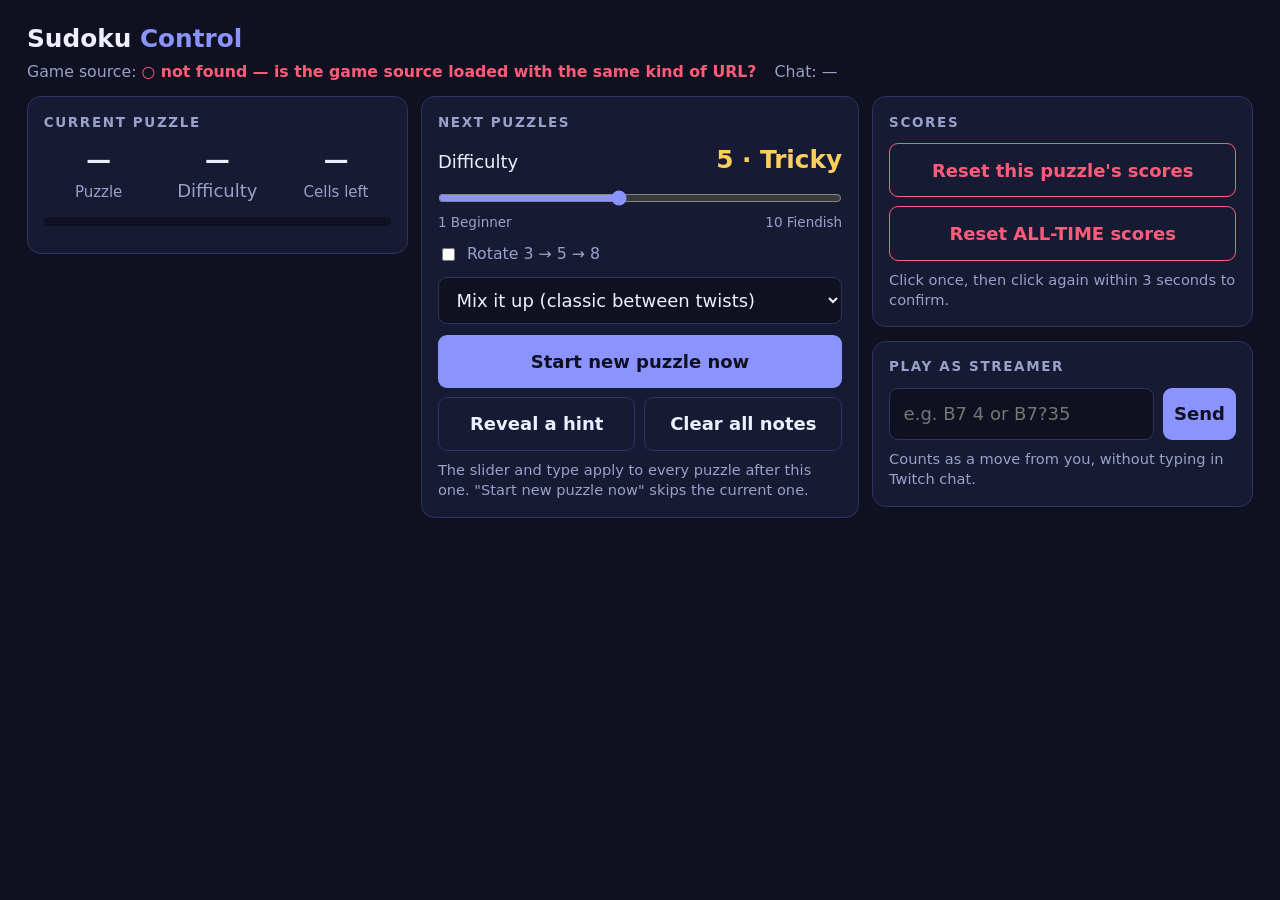
==== control.html @ d4d74898 "Lay out control page for 1920x1080 and make it scroll inside OBS OBS's default Browser Source CSS se" ====
<!doctype html>
<html lang="en">
<head>
  <meta charset="utf-8">
  <meta name="viewport" content="width=device-width, initial-scale=1">
  <title>Sudoku Control</title>
  <style>
    :root {
      --bg: #0f1020; --panel: #171a33; --line: #2e3463; --text: #eef0ff; --muted: #9aa0c8;
      --accent: #8b93ff; --accent2: #ffcf5c; --good: #4ade80; --bad: #ff5c7a;
      --font: "Segoe UI", system-ui, -apple-system, Roboto, Arial, sans-serif;
    }
    * { box-sizing: border-box; }
    /* Sized for a 1920x1080 OBS source. OBS's default custom CSS sets body { overflow: hidden },
       so the page scrolls inside its own container instead of relying on the body. */
    html { font-size: 16px; }
    @media (min-width: 1280px) { html { font-size: 18px; } }
    @media (min-width: 1600px) { html { font-size: 20px; } }
    html, body { height: 100%; margin: 0; overflow: hidden !important; background: var(--bg); }
    body { color: var(--text); font: 1rem/1.4 var(--font); }
    .page { height: 100vh; overflow-y: auto; overscroll-behavior: contain; padding: 1.2rem 1.5rem 2rem; }
    .page::-webkit-scrollbar { width: 0.75rem; }
    .page::-webkit-scrollbar-track { background: var(--bg); }
    .page::-webkit-scrollbar-thumb { background: var(--line); border-radius: 99px; border: 3px solid var(--bg); }
    .page::-webkit-scrollbar-thumb:hover { background: var(--accent); }
    h1 { margin: 0 0 0.25rem; font-size: 1.375rem; }
    h1 span { color: var(--accent); }
    h2 { margin: 0 0 0.625rem; font-size: 0.75rem; letter-spacing: .12em; text-transform: uppercase; color: var(--muted); }
    .grid { display: grid; grid-template-columns: repeat(auto-fit, minmax(16.25rem, 1fr)); gap: 0.75rem; margin-top: 0.75rem; }
    .card { background: var(--panel); border: 1px solid var(--line); border-radius: 0.75rem; padding: 0.875rem; }
    .status { display: flex; flex-wrap: wrap; gap: 0.375rem 1rem; font-size: 0.875rem; color: var(--muted); }
    .dot { font-weight: 700; }
    .ok { color: var(--good); } .no { color: var(--bad); }
    .stats { display: grid; grid-template-columns: repeat(3, 1fr); gap: 0.5rem; text-align: center; }
    .stats b { display: block; font-size: 1.375rem; }
    .stats small { color: var(--muted); }
    #diff { text-transform: capitalize; }
    .bar { height: 0.5rem; background: var(--bg); border-radius: 6.1875rem; overflow: hidden; margin: 0.75rem 0 0.25rem; }
    .bar div { height: 100%; width: 0; background: linear-gradient(90deg, var(--accent), var(--accent2)); transition: width .3s; }
    ol { margin: 0.625rem 0 0; padding: 0; list-style: none; display: grid; gap: 0.25rem; font-size: 0.875rem; }
    ol li { display: flex; justify-content: space-between; gap: 0.5rem; background: rgba(255,255,255,.04); border-radius: 0.375rem; padding: 0.25rem 0.5rem; }
    ol li span:first-child { overflow: hidden; text-overflow: ellipsis; white-space: nowrap; font-weight: 600; }
    .btns { display: grid; grid-template-columns: repeat(2, 1fr); gap: 0.5rem; }
    button { font: inherit; font-weight: 700; border: 0; border-radius: 0.5rem; padding: 0.75rem 0.625rem; background: var(--accent); color: #0f1020; cursor: pointer; }
    button:active { transform: scale(.97); }
    button.wide { grid-column: 1 / -1; }
    .lvl { display: flex; justify-content: space-between; align-items: baseline; margin-bottom: 0.375rem; }
    .lvl b { font-size: 1.375rem; color: var(--accent2); }
    input[type=range] { width: 100%; padding: 0; accent-color: var(--accent); margin: 0.25rem 0; }
    input[type=range]:disabled { opacity: .4; }
    .ends { display: flex; justify-content: space-between; color: var(--muted); font-size: 0.75rem; margin-bottom: 0.625rem; }
    label.check input { flex: 0 0 auto; }
    label.check { display: flex; gap: 0.5rem; align-items: center; font-size: 0.875rem; color: var(--muted); margin-bottom: 0.625rem; }
    select { width: 100%; font: inherit; color: var(--text); background: var(--bg); border: 1px solid var(--line); border-radius: 0.5rem; padding: 0.625rem 0.75rem; margin-bottom: 0.625rem; }
    #var { font-size: 1rem; }
    button.ghost { background: transparent; color: var(--text); border: 1px solid var(--line); }
    button.danger { background: transparent; color: var(--bad); border: 1px solid var(--bad); }
    button.danger.armed { background: var(--bad); color: #0f1020; }
    form { display: flex; gap: 0.5rem; }
    input { flex: 1; min-width: 0; font: inherit; color: var(--text); background: var(--bg); border: 1px solid var(--line); border-radius: 0.5rem; padding: 0.625rem 0.75rem; }
    .hint { color: var(--muted); font-size: 0.8125rem; margin: 0.5rem 0 0; }
    #log { margin-top: 0.5rem; font-size: 0.8125rem; color: var(--accent2); min-height: 1.4em; }
    @media (min-width: 1100px) {
      .grid { grid-template-columns: 1fr 1.15fr 1fr; grid-template-areas: "cur next scores" "cur next chat"; grid-template-rows: auto 1fr; align-items: start; }
      .grid > :nth-child(1) { grid-area: cur; } .grid > :nth-child(2) { grid-area: next; }
      .grid > :nth-child(3) { grid-area: scores; } .grid > :nth-child(4) { grid-area: chat; }
    }
  </style>
</head>
<body>
<div class="page">
  <h1>Sudoku <span>Control</span></h1>
  <div class="status">
    <span>Game source: <span id="game-state" class="dot no">○ not found</span></span>
    <span>Chat: <span id="chat-state">—</span></span>
  </div>

  <div class="grid">
    <section class="card">
      <h2>Current puzzle</h2>
      <div class="stats">
        <div><b id="round">—</b><small>Puzzle</small></div>
        <div><b id="diff">—</b><small id="var">Difficulty</small></div>
        <div><b id="left">—</b><small>Cells left</small></div>
      </div>
      <div class="bar"><div id="bar"></div></div>
      <ol id="top"></ol>
    </section>

    <section class="card">
      <h2>Next puzzles</h2>
      <div class="lvl"><span>Difficulty</span><b id="lvl-out">5 · Tricky</b></div>
      <input id="lvl" type="range" min="1" max="10" step="1" value="5">
      <div class="ends"><span>1 Beginner</span><span>10 Fiendish</span></div>
      <label class="check"><input id="rot" type="checkbox"> Rotate 3 → 5 → 8</label>
      <select id="variant">
        <option value="mix">Mix it up (classic between twists)</option>
        <option value="classic">Classic only</option>
        <option value="diagonal">Diagonal</option>
        <option value="windoku">Windoku</option>
        <option value="centerdot">Center Dot</option>
        <option value="asterisk">Asterisk</option>
      </select>
      <div class="btns">
        <button class="wide" id="new-now">Start new puzzle now</button>
        <button class="ghost" data-cmd="hint">Reveal a hint</button>
        <button class="ghost" data-cmd="clearnotes">Clear all notes</button>
      </div>
      <p class="hint">The slider and type apply to every puzzle after this one. "Start new puzzle now" skips the current one.</p>
    </section>

    <section class="card">
      <h2>Scores</h2>
      <div class="btns">
        <button class="danger wide" data-cmd="resetround" data-confirm>Reset this puzzle's scores</button>
        <button class="danger wide" data-cmd="resetscores" data-confirm>Reset ALL-TIME scores</button>
      </div>
      <p class="hint">Click once, then click again within 3 seconds to confirm.</p>
    </section>

    <section class="card">
      <h2>Play as streamer</h2>
      <form id="chat-form">
        <input id="chat-text" placeholder="e.g. B7 4 or B7?35" autocomplete="off">
        <button>Send</button>
      </form>
      <p class="hint">Counts as a move from you, without typing in Twitch chat.</p>
    </section>
  </div>
  <div id="log"></div>

</div>
  <script>
    const LS_CMD = 'numbersonstream.cmd', LS_CUR = 'numbersonstream.current',
          LS_STATUS = 'numbersonstream.status', LS_HEARTBEAT = 'numbersonstream.heartbeat',
          LS_SETTINGS = 'numbersonstream.settings';
    const LEVEL_NAMES = ['', 'Beginner', 'Easy', 'Casual', 'Medium', 'Tricky', 'Hard', 'Harder', 'Expert', 'Master', 'Fiendish'];
    const VARIANT_NAMES = { classic: 'Classic', diagonal: 'Diagonal', windoku: 'Windoku', centerdot: 'Center Dot', asterisk: 'Asterisk' };
    const $ = (s) => document.querySelector(s);
    const read = (k) => { try { return JSON.parse(localStorage.getItem(k)); } catch { return null; } };
    let bc = null; try { bc = new BroadcastChannel('numbersonstream'); } catch {}

    function send(cmd, arg, label) {
      const c = { id: Math.random().toString(36).slice(2) + Date.now(), cmd, arg: arg || '', t: Date.now() };
      try { localStorage.setItem(LS_CMD, JSON.stringify(c)); } catch {}
      if (bc) bc.postMessage(c);
      $('#log').textContent = `Sent: ${label}`;
      setTimeout(refresh, 300);
    }

    document.querySelectorAll('button[data-cmd]').forEach((b) => {
      let timer = null;
      const original = b.textContent;
      b.addEventListener('click', () => {
        if (b.hasAttribute('data-confirm') && !b.classList.contains('armed')) {
          b.classList.add('armed'); b.textContent = 'Click again to confirm';
          timer = setTimeout(() => { b.classList.remove('armed'); b.textContent = original; }, 3000);
          return;
        }
        clearTimeout(timer); b.classList.remove('armed'); b.textContent = original;
        send(b.dataset.cmd, b.dataset.arg, original);
      });
    });

    // ---- Difficulty slider / variant ----
    const lvl = $('#lvl'), rot = $('#rot'), variant = $('#variant');
    let touched = 0; // don't overwrite the controls right after the streamer changes them
    function showLevel() {
      lvl.disabled = rot.checked;
      $('#lvl-out').textContent = rot.checked ? 'Rotating' : `${lvl.value} · ${LEVEL_NAMES[lvl.value]}`;
    }
    lvl.addEventListener('input', () => { touched = Date.now(); showLevel(); });
    lvl.addEventListener('change', () => { touched = Date.now(); send('level', lvl.value, `Difficulty ${lvl.value} for next puzzles`); });
    rot.addEventListener('change', () => {
      touched = Date.now(); showLevel();
      send('level', rot.checked ? 'rotate' : lvl.value, rot.checked ? 'Rotate difficulty' : `Difficulty ${lvl.value}`);
    });
    variant.addEventListener('change', () => { touched = Date.now(); send('variant', variant.value, `Puzzle type: ${variant.selectedOptions[0].text}`); });
    $('#new-now').addEventListener('click', () => {
      const v = variant.value === 'mix' ? '' : variant.value;
      const l = rot.checked ? '' : lvl.value;
      send('new', `${v} ${l}`.trim(), 'New puzzle');
    });
    function syncSettings() {
      if (Date.now() - touched < 3000) return;
      const st = read(LS_SETTINGS);
      if (!st) return;
      rot.checked = st.level === 'rotate';
      if (st.level !== 'rotate') lvl.value = st.level;
      if (st.variant) variant.value = st.variant;
      showLevel();
    }

    $('#chat-form').addEventListener('submit', (e) => {
      e.preventDefault();
      const t = $('#chat-text').value.trim();
      if (!t) return;
      send('chat', t, `"${t}"`);
      $('#chat-text').value = '';
    });

    function refresh() {
      const beat = +localStorage.getItem(LS_HEARTBEAT) || 0;
      const live = Date.now() - beat < 4000;
      const gs = $('#game-state');
      gs.textContent = live ? '● running' : '○ not found — is the game source loaded with the same kind of URL?';
      gs.className = 'dot ' + (live ? 'ok' : 'no');
      syncSettings();
      const st = read(LS_STATUS);
      $('#chat-state').textContent = st ? st.text : '—';
      const s = read(LS_CUR);
      if (!s || !s.grid) return;
      const filled = s.grid.filter(Boolean).length;
      $('#round').textContent = '#' + s.round;
      const level = s.level || ({ easy: 3, medium: 5, hard: 8 })[s.difficulty] || '—';
      $('#diff').textContent = `Lv ${level}`;
      $('#var').textContent = `${VARIANT_NAMES[s.variant] || 'Classic'} · ${LEVEL_NAMES[level] || ''}`;
      $('#left').textContent = 81 - filled;
      $('#bar').style.width = (filled / 81 * 100) + '%';
      const top = Object.values(s.scores || {}).sort((a, b) => b.points - a.points).slice(0, 10);
      const ol = $('#top'); ol.replaceChildren();
      for (const p of top) {
        const li = document.createElement('li');
        const n = document.createElement('span'); n.textContent = p.name; n.style.color = p.color;
        const v = document.createElement('span'); v.textContent = p.points + ' pts';
        li.append(n, v); ol.append(li);
      }
      if (!top.length) ol.append(Object.assign(document.createElement('li'), { textContent: 'No points yet' }));
    }
    setInterval(refresh, 1000);
    refresh();
  </script>
</body>
</html>
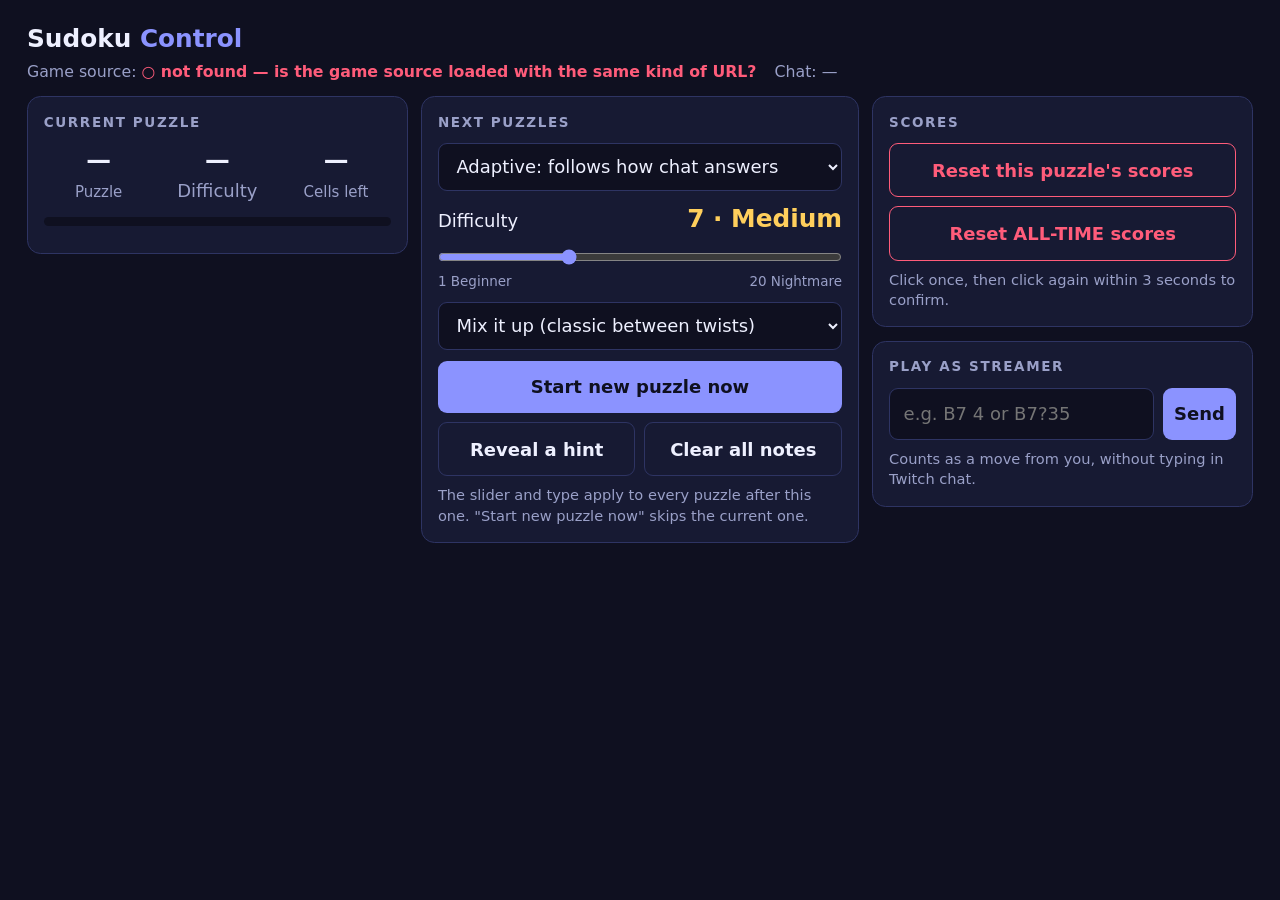
==== commit 2aaa39ac: "Adaptive difficulty, full 1-20 cycle, and 20 difficulty levels - Difficulty now runs 1-20. Two new s" ====
--- a/control.html
+++ b/control.html
@@ -89,10 +89,14 @@
 
     <section class="card">
       <h2>Next puzzles</h2>
-      <div class="lvl"><span>Difficulty</span><b id="lvl-out">5 · Tricky</b></div>
-      <input id="lvl" type="range" min="1" max="10" step="1" value="5">
-      <div class="ends"><span>1 Beginner</span><span>10 Fiendish</span></div>
-      <label class="check"><input id="rot" type="checkbox"> Rotate 3 → 5 → 8</label>
+      <select id="mode">
+        <option value="auto">Adaptive: follows how chat answers</option>
+        <option value="fixed">Fixed level</option>
+        <option value="rotate">Cycle every level 1 → 20</option>
+      </select>
+      <div class="lvl"><span id="lvl-lbl">Difficulty</span><b id="lvl-out">7 · Medium</b></div>
+      <input id="lvl" type="range" min="1" max="20" step="1" value="7">
+      <div class="ends"><span>1 Beginner</span><span>20 Nightmare</span></div>
       <select id="variant">
         <option value="mix">Mix it up (classic between twists)</option>
         <option value="classic">Classic only</option>
@@ -130,11 +134,12 @@
   <div id="log"></div>
 
 </div>
+  <script src="js/sudoku.js"></script>
   <script>
     const LS_CMD = 'numbersonstream.cmd', LS_CUR = 'numbersonstream.current',
           LS_STATUS = 'numbersonstream.status', LS_HEARTBEAT = 'numbersonstream.heartbeat',
           LS_SETTINGS = 'numbersonstream.settings';
-    const LEVEL_NAMES = ['', 'Beginner', 'Easy', 'Casual', 'Medium', 'Tricky', 'Hard', 'Harder', 'Expert', 'Master', 'Fiendish'];
+    const LEVEL_NAMES = Sudoku.LEVELS.map((l) => (l ? l.name : ''));
     const VARIANT_NAMES = { classic: 'Classic', diagonal: 'Diagonal', windoku: 'Windoku', centerdot: 'Center Dot', asterisk: 'Asterisk' };
     const $ = (s) => document.querySelector(s);
     const read = (k) => { try { return JSON.parse(localStorage.getItem(k)); } catch { return null; } };
@@ -163,30 +168,29 @@
     });
 
     // ---- Difficulty slider / variant ----
-    const lvl = $('#lvl'), rot = $('#rot'), variant = $('#variant');
+    const lvl = $('#lvl'), mode = $('#mode'), variant = $('#variant');
     let touched = 0; // don't overwrite the controls right after the streamer changes them
     function showLevel() {
-      lvl.disabled = rot.checked;
-      $('#lvl-out').textContent = rot.checked ? 'Rotating' : `${lvl.value} · ${LEVEL_NAMES[lvl.value]}`;
-    }
+      lvl.disabled = mode.value === 'rotate';
+      $('#lvl-lbl').textContent = mode.value === 'auto' ? 'Next puzzle level (adjusts itself)' : 'Difficulty';
+      $('#lvl-out').textContent = mode.value === 'rotate' ? 'Cycling 1 → 20' : `${lvl.value} · ${LEVEL_NAMES[lvl.value]}`;
+    }
+    const levelCmd = () => mode.value === 'rotate' ? 'rotate' : `${mode.value} ${lvl.value}`;
     lvl.addEventListener('input', () => { touched = Date.now(); showLevel(); });
-    lvl.addEventListener('change', () => { touched = Date.now(); send('level', lvl.value, `Difficulty ${lvl.value} for next puzzles`); });
-    rot.addEventListener('change', () => {
-      touched = Date.now(); showLevel();
-      send('level', rot.checked ? 'rotate' : lvl.value, rot.checked ? 'Rotate difficulty' : `Difficulty ${lvl.value}`);
-    });
+    lvl.addEventListener('change', () => { touched = Date.now(); send('level', levelCmd(), `Difficulty ${lvl.value} for next puzzles`); });
+    mode.addEventListener('change', () => { touched = Date.now(); showLevel(); send('level', levelCmd(), mode.selectedOptions[0].text); });
     variant.addEventListener('change', () => { touched = Date.now(); send('variant', variant.value, `Puzzle type: ${variant.selectedOptions[0].text}`); });
     $('#new-now').addEventListener('click', () => {
       const v = variant.value === 'mix' ? '' : variant.value;
-      const l = rot.checked ? '' : lvl.value;
+      const l = mode.value === 'fixed' ? lvl.value : ''; // adaptive / cycle choose the level themselves
       send('new', `${v} ${l}`.trim(), 'New puzzle');
     });
     function syncSettings() {
       if (Date.now() - touched < 3000) return;
       const st = read(LS_SETTINGS);
       if (!st) return;
-      rot.checked = st.level === 'rotate';
-      if (st.level !== 'rotate') lvl.value = st.level;
+      if (st.mode) mode.value = st.mode;
+      if (Number.isFinite(+st.level)) lvl.value = st.level;
       if (st.variant) variant.value = st.variant;
       showLevel();
     }
@@ -212,7 +216,7 @@
       if (!s || !s.grid) return;
       const filled = s.grid.filter(Boolean).length;
       $('#round').textContent = '#' + s.round;
-      const level = s.level || ({ easy: 3, medium: 5, hard: 8 })[s.difficulty] || '—';
+      const level = s.level || Sudoku.toLevel(s.difficulty);
       $('#diff').textContent = `Lv ${level}`;
       $('#var').textContent = `${VARIANT_NAMES[s.variant] || 'Classic'} · ${LEVEL_NAMES[level] || ''}`;
       $('#left').textContent = 81 - filled;
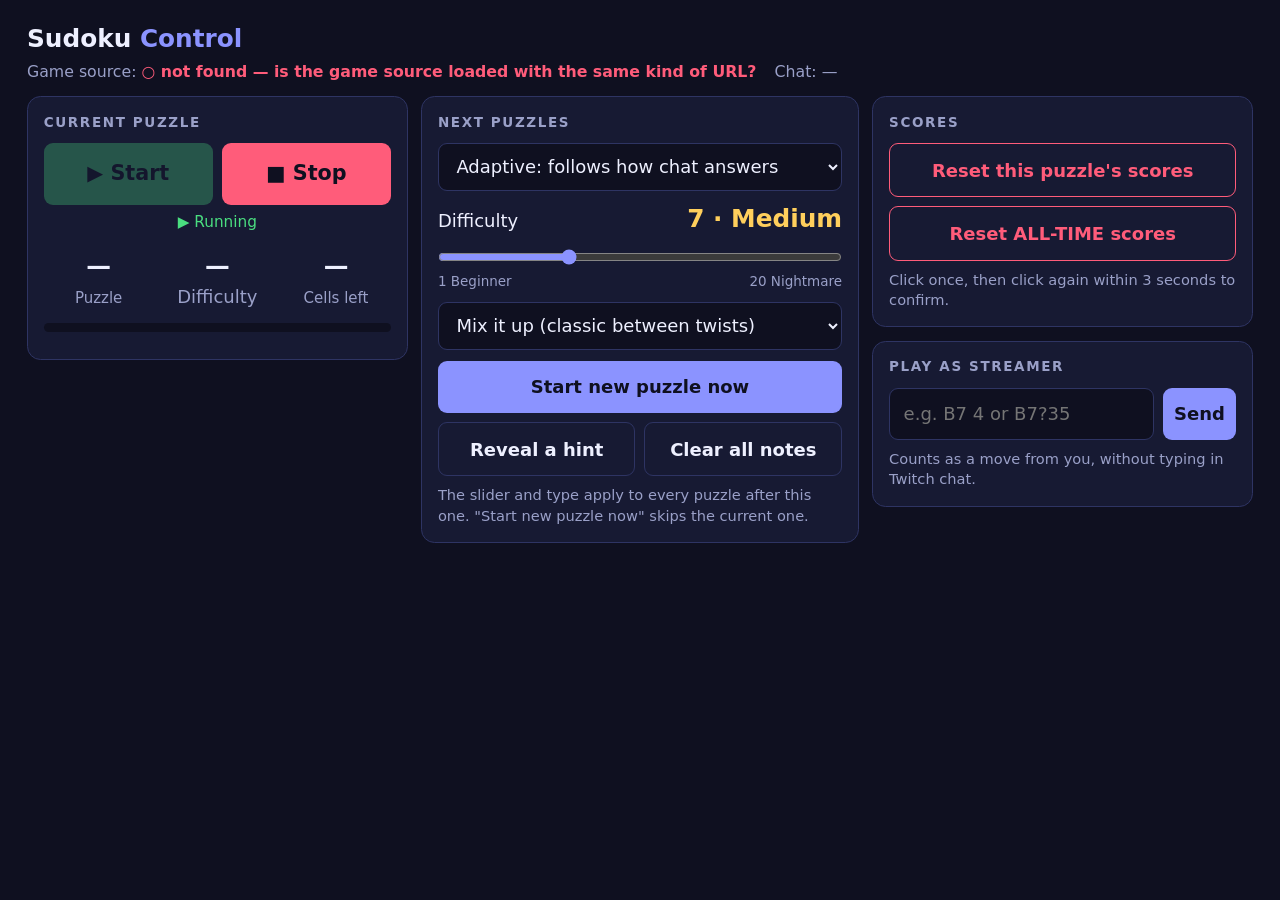
==== commit 2178a3e5: "Add Start/Stop to the control page, and a high-contrast light board - Start/Stop buttons on the cont" ====
--- a/control.html
+++ b/control.html
@@ -53,6 +53,13 @@
     label.check { display: flex; gap: 0.5rem; align-items: center; font-size: 0.875rem; color: var(--muted); margin-bottom: 0.625rem; }
     select { width: 100%; font: inherit; color: var(--text); background: var(--bg); border: 1px solid var(--line); border-radius: 0.5rem; padding: 0.625rem 0.75rem; margin-bottom: 0.625rem; }
     #var { font-size: 1rem; }
+    .runbar { display: grid; grid-template-columns: 1fr 1fr; gap: 0.5rem; margin-bottom: 0.4rem; }
+    .runbar button { font-size: 1.15rem; padding: 0.9rem 0.6rem; }
+    button.go { background: var(--good); }
+    button.stop { background: var(--bad); }
+    .runbar button:disabled { opacity: 0.3; cursor: default; transform: none; }
+    .run-state { text-align: center; font-size: 0.85rem; color: var(--muted); margin-bottom: 0.9rem; }
+    .run-state.on { color: var(--good); } .run-state.off { color: var(--bad); font-weight: 700; }
     button.ghost { background: transparent; color: var(--text); border: 1px solid var(--line); }
     button.danger { background: transparent; color: var(--bad); border: 1px solid var(--bad); }
     button.danger.armed { background: var(--bad); color: #0f1020; }
@@ -78,6 +85,11 @@
   <div class="grid">
     <section class="card">
       <h2>Current puzzle</h2>
+      <div class="runbar">
+        <button id="btn-start" class="go" data-cmd="start">▶ Start</button>
+        <button id="btn-stop" class="stop" data-cmd="stop">■ Stop</button>
+      </div>
+      <div id="run-state" class="run-state">—</div>
       <div class="stats">
         <div><b id="round">—</b><small>Puzzle</small></div>
         <div><b id="diff">—</b><small id="var">Difficulty</small></div>
@@ -210,6 +222,13 @@
       gs.textContent = live ? '● running' : '○ not found — is the game source loaded with the same kind of URL?';
       gs.className = 'dot ' + (live ? 'ok' : 'no');
       syncSettings();
+      const pz = read('numbersonstream.paused');
+      const stopped = !!(pz && pz.paused);
+      $('#btn-start').disabled = !stopped;
+      $('#btn-stop').disabled = stopped;
+      const rs = $('#run-state');
+      rs.textContent = stopped ? '■ Stopped: chat is ignored and timers are frozen' : '▶ Running';
+      rs.className = 'run-state ' + (stopped ? 'off' : 'on');
       const st = read(LS_STATUS);
       $('#chat-state').textContent = st ? st.text : '—';
       const s = read(LS_CUR);
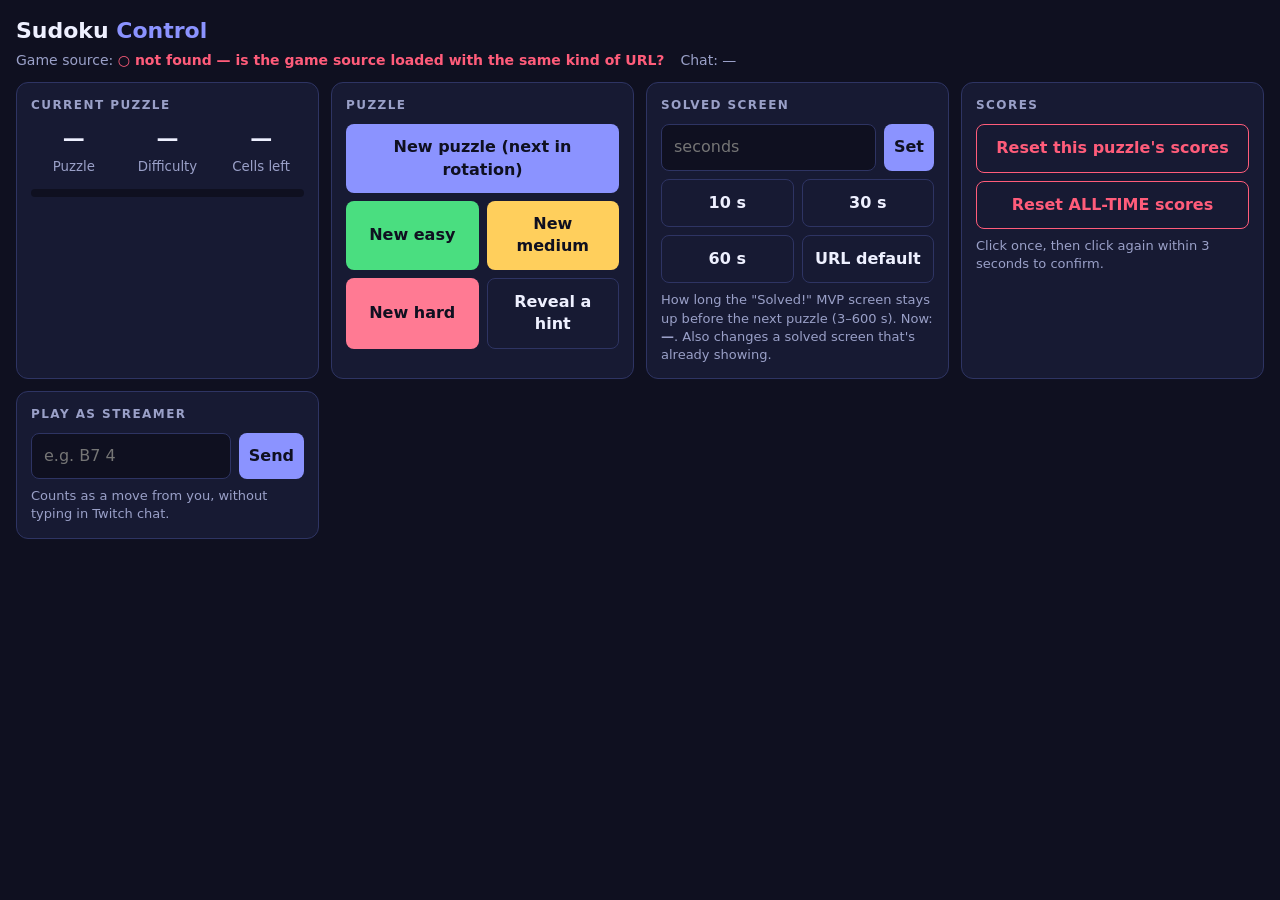
==== commit bc33e1d5: "Add solved-screen duration setting to the control page The control page can now set how long the Sol" ====
--- a/control.html
+++ b/control.html
@@ -11,71 +11,39 @@
       --font: "Segoe UI", system-ui, -apple-system, Roboto, Arial, sans-serif;
     }
     * { box-sizing: border-box; }
-    /* Sized for a 1920x1080 OBS source. OBS's default custom CSS sets body { overflow: hidden },
-       so the page scrolls inside its own container instead of relying on the body. */
-    html { font-size: 16px; }
-    @media (min-width: 1280px) { html { font-size: 18px; } }
-    @media (min-width: 1600px) { html { font-size: 20px; } }
-    html, body { height: 100%; margin: 0; overflow: hidden !important; background: var(--bg); }
-    body { color: var(--text); font: 1rem/1.4 var(--font); }
-    .page { height: 100vh; overflow-y: auto; overscroll-behavior: contain; padding: 1.2rem 1.5rem 2rem; }
-    .page::-webkit-scrollbar { width: 0.75rem; }
-    .page::-webkit-scrollbar-track { background: var(--bg); }
-    .page::-webkit-scrollbar-thumb { background: var(--line); border-radius: 99px; border: 3px solid var(--bg); }
-    .page::-webkit-scrollbar-thumb:hover { background: var(--accent); }
-    h1 { margin: 0 0 0.25rem; font-size: 1.375rem; }
+    body { margin: 0; background: var(--bg); color: var(--text); font: 16px/1.4 var(--font); padding: 16px; }
+    h1 { margin: 0 0 4px; font-size: 22px; }
     h1 span { color: var(--accent); }
-    h2 { margin: 0 0 0.625rem; font-size: 0.75rem; letter-spacing: .12em; text-transform: uppercase; color: var(--muted); }
-    .grid { display: grid; grid-template-columns: repeat(auto-fit, minmax(16.25rem, 1fr)); gap: 0.75rem; margin-top: 0.75rem; }
-    .card { background: var(--panel); border: 1px solid var(--line); border-radius: 0.75rem; padding: 0.875rem; }
-    .status { display: flex; flex-wrap: wrap; gap: 0.375rem 1rem; font-size: 0.875rem; color: var(--muted); }
+    h2 { margin: 0 0 10px; font-size: 12px; letter-spacing: .12em; text-transform: uppercase; color: var(--muted); }
+    .grid { display: grid; grid-template-columns: repeat(auto-fit, minmax(260px, 1fr)); gap: 12px; margin-top: 12px; }
+    .card { background: var(--panel); border: 1px solid var(--line); border-radius: 12px; padding: 14px; }
+    .status { display: flex; flex-wrap: wrap; gap: 6px 16px; font-size: 14px; color: var(--muted); }
     .dot { font-weight: 700; }
     .ok { color: var(--good); } .no { color: var(--bad); }
-    .stats { display: grid; grid-template-columns: repeat(3, 1fr); gap: 0.5rem; text-align: center; }
-    .stats b { display: block; font-size: 1.375rem; }
+    .stats { display: grid; grid-template-columns: repeat(3, 1fr); gap: 8px; text-align: center; }
+    .stats b { display: block; font-size: 22px; }
     .stats small { color: var(--muted); }
     #diff { text-transform: capitalize; }
-    .bar { height: 0.5rem; background: var(--bg); border-radius: 6.1875rem; overflow: hidden; margin: 0.75rem 0 0.25rem; }
+    .bar { height: 8px; background: var(--bg); border-radius: 99px; overflow: hidden; margin: 12px 0 4px; }
     .bar div { height: 100%; width: 0; background: linear-gradient(90deg, var(--accent), var(--accent2)); transition: width .3s; }
-    ol { margin: 0.625rem 0 0; padding: 0; list-style: none; display: grid; gap: 0.25rem; font-size: 0.875rem; }
-    ol li { display: flex; justify-content: space-between; gap: 0.5rem; background: rgba(255,255,255,.04); border-radius: 0.375rem; padding: 0.25rem 0.5rem; }
+    ol { margin: 10px 0 0; padding: 0; list-style: none; display: grid; gap: 4px; font-size: 14px; }
+    ol li { display: flex; justify-content: space-between; gap: 8px; background: rgba(255,255,255,.04); border-radius: 6px; padding: 4px 8px; }
     ol li span:first-child { overflow: hidden; text-overflow: ellipsis; white-space: nowrap; font-weight: 600; }
-    .btns { display: grid; grid-template-columns: repeat(2, 1fr); gap: 0.5rem; }
-    button { font: inherit; font-weight: 700; border: 0; border-radius: 0.5rem; padding: 0.75rem 0.625rem; background: var(--accent); color: #0f1020; cursor: pointer; }
+    .btns { display: grid; grid-template-columns: repeat(2, 1fr); gap: 8px; }
+    button { font: inherit; font-weight: 700; border: 0; border-radius: 8px; padding: 12px 10px; background: var(--accent); color: #0f1020; cursor: pointer; }
     button:active { transform: scale(.97); }
     button.wide { grid-column: 1 / -1; }
-    .lvl { display: flex; justify-content: space-between; align-items: baseline; margin-bottom: 0.375rem; }
-    .lvl b { font-size: 1.375rem; color: var(--accent2); }
-    input[type=range] { width: 100%; padding: 0; accent-color: var(--accent); margin: 0.25rem 0; }
-    input[type=range]:disabled { opacity: .4; }
-    .ends { display: flex; justify-content: space-between; color: var(--muted); font-size: 0.75rem; margin-bottom: 0.625rem; }
-    label.check input { flex: 0 0 auto; }
-    label.check { display: flex; gap: 0.5rem; align-items: center; font-size: 0.875rem; color: var(--muted); margin-bottom: 0.625rem; }
-    select { width: 100%; font: inherit; color: var(--text); background: var(--bg); border: 1px solid var(--line); border-radius: 0.5rem; padding: 0.625rem 0.75rem; margin-bottom: 0.625rem; }
-    #var { font-size: 1rem; }
-    .runbar { display: grid; grid-template-columns: 1fr 1fr; gap: 0.5rem; margin-bottom: 0.4rem; }
-    .runbar button { font-size: 1.15rem; padding: 0.9rem 0.6rem; }
-    button.go { background: var(--good); }
-    button.stop { background: var(--bad); }
-    .runbar button:disabled { opacity: 0.3; cursor: default; transform: none; }
-    .run-state { text-align: center; font-size: 0.85rem; color: var(--muted); margin-bottom: 0.9rem; }
-    .run-state.on { color: var(--good); } .run-state.off { color: var(--bad); font-weight: 700; }
+    button.easy { background: #4ade80; } button.medium { background: #ffcf5c; } button.hard { background: #ff7a93; }
     button.ghost { background: transparent; color: var(--text); border: 1px solid var(--line); }
     button.danger { background: transparent; color: var(--bad); border: 1px solid var(--bad); }
     button.danger.armed { background: var(--bad); color: #0f1020; }
-    form { display: flex; gap: 0.5rem; }
-    input { flex: 1; min-width: 0; font: inherit; color: var(--text); background: var(--bg); border: 1px solid var(--line); border-radius: 0.5rem; padding: 0.625rem 0.75rem; }
-    .hint { color: var(--muted); font-size: 0.8125rem; margin: 0.5rem 0 0; }
-    #log { margin-top: 0.5rem; font-size: 0.8125rem; color: var(--accent2); min-height: 1.4em; }
-    @media (min-width: 1100px) {
-      .grid { grid-template-columns: 1fr 1.15fr 1fr; grid-template-areas: "cur next scores" "cur next chat"; grid-template-rows: auto 1fr; align-items: start; }
-      .grid > :nth-child(1) { grid-area: cur; } .grid > :nth-child(2) { grid-area: next; }
-      .grid > :nth-child(3) { grid-area: scores; } .grid > :nth-child(4) { grid-area: chat; }
-    }
+    form { display: flex; gap: 8px; }
+    input { flex: 1; min-width: 0; font: inherit; color: var(--text); background: var(--bg); border: 1px solid var(--line); border-radius: 8px; padding: 10px 12px; }
+    .hint { color: var(--muted); font-size: 13px; margin: 8px 0 0; }
+    #log { margin-top: 8px; font-size: 13px; color: var(--accent2); min-height: 1.4em; }
   </style>
 </head>
 <body>
-<div class="page">
   <h1>Sudoku <span>Control</span></h1>
   <div class="status">
     <span>Game source: <span id="game-state" class="dot no">○ not found</span></span>
@@ -85,14 +53,9 @@
   <div class="grid">
     <section class="card">
       <h2>Current puzzle</h2>
-      <div class="runbar">
-        <button id="btn-start" class="go" data-cmd="start">▶ Start</button>
-        <button id="btn-stop" class="stop" data-cmd="stop">■ Stop</button>
-      </div>
-      <div id="run-state" class="run-state">—</div>
       <div class="stats">
         <div><b id="round">—</b><small>Puzzle</small></div>
-        <div><b id="diff">—</b><small id="var">Difficulty</small></div>
+        <div><b id="diff">—</b><small>Difficulty</small></div>
         <div><b id="left">—</b><small>Cells left</small></div>
       </div>
       <div class="bar"><div id="bar"></div></div>
@@ -100,29 +63,29 @@
     </section>
 
     <section class="card">
-      <h2>Next puzzles</h2>
-      <select id="mode">
-        <option value="auto">Adaptive: follows how chat answers</option>
-        <option value="fixed">Fixed level</option>
-        <option value="rotate">Cycle every level 1 → 20</option>
-      </select>
-      <div class="lvl"><span id="lvl-lbl">Difficulty</span><b id="lvl-out">7 · Medium</b></div>
-      <input id="lvl" type="range" min="1" max="20" step="1" value="7">
-      <div class="ends"><span>1 Beginner</span><span>20 Nightmare</span></div>
-      <select id="variant">
-        <option value="mix">Mix it up (classic between twists)</option>
-        <option value="classic">Classic only</option>
-        <option value="diagonal">Diagonal</option>
-        <option value="windoku">Windoku</option>
-        <option value="centerdot">Center Dot</option>
-        <option value="asterisk">Asterisk</option>
-      </select>
+      <h2>Puzzle</h2>
       <div class="btns">
-        <button class="wide" id="new-now">Start new puzzle now</button>
+        <button class="wide" data-cmd="new">New puzzle (next in rotation)</button>
+        <button class="easy" data-cmd="new" data-arg="easy">New easy</button>
+        <button class="medium" data-cmd="new" data-arg="medium">New medium</button>
+        <button class="hard" data-cmd="new" data-arg="hard">New hard</button>
         <button class="ghost" data-cmd="hint">Reveal a hint</button>
-        <button class="ghost" data-cmd="clearnotes">Clear all notes</button>
       </div>
-      <p class="hint">The slider and type apply to every puzzle after this one. "Start new puzzle now" skips the current one.</p>
+    </section>
+
+    <section class="card">
+      <h2>Solved screen</h2>
+      <form id="solved-form">
+        <input id="solved-secs" type="number" min="3" max="600" step="1" placeholder="seconds" aria-label="Seconds the solved screen is shown">
+        <button>Set</button>
+      </form>
+      <div class="btns" style="margin-top:8px">
+        <button class="ghost" type="button" data-solved="10">10 s</button>
+        <button class="ghost" type="button" data-solved="30">30 s</button>
+        <button class="ghost" type="button" data-solved="60">60 s</button>
+        <button class="ghost" type="button" data-solved="default">URL default</button>
+      </div>
+      <p class="hint">How long the "Solved!" MVP screen stays up before the next puzzle (3–600 s). Now: <b id="solved-now">—</b>. Also changes a solved screen that's already showing.</p>
     </section>
 
     <section class="card">
@@ -137,7 +100,7 @@
     <section class="card">
       <h2>Play as streamer</h2>
       <form id="chat-form">
-        <input id="chat-text" placeholder="e.g. B7 4 or B7?35" autocomplete="off">
+        <input id="chat-text" placeholder="e.g. B7 4" autocomplete="off">
         <button>Send</button>
       </form>
       <p class="hint">Counts as a move from you, without typing in Twitch chat.</p>
@@ -145,14 +108,9 @@
   </div>
   <div id="log"></div>
 
-</div>
-  <script src="js/sudoku.js"></script>
   <script>
     const LS_CMD = 'numbersonstream.cmd', LS_CUR = 'numbersonstream.current',
-          LS_STATUS = 'numbersonstream.status', LS_HEARTBEAT = 'numbersonstream.heartbeat',
-          LS_SETTINGS = 'numbersonstream.settings';
-    const LEVEL_NAMES = Sudoku.LEVELS.map((l) => (l ? l.name : ''));
-    const VARIANT_NAMES = { classic: 'Classic', diagonal: 'Diagonal', windoku: 'Windoku', centerdot: 'Center Dot', asterisk: 'Asterisk' };
+          LS_STATUS = 'numbersonstream.status', LS_HEARTBEAT = 'numbersonstream.heartbeat';
     const $ = (s) => document.querySelector(s);
     const read = (k) => { try { return JSON.parse(localStorage.getItem(k)); } catch { return null; } };
     let bc = null; try { bc = new BroadcastChannel('numbersonstream'); } catch {}
@@ -179,34 +137,6 @@
       });
     });
 
-    // ---- Difficulty slider / variant ----
-    const lvl = $('#lvl'), mode = $('#mode'), variant = $('#variant');
-    let touched = 0; // don't overwrite the controls right after the streamer changes them
-    function showLevel() {
-      lvl.disabled = mode.value === 'rotate';
-      $('#lvl-lbl').textContent = mode.value === 'auto' ? 'Next puzzle level (adjusts itself)' : 'Difficulty';
-      $('#lvl-out').textContent = mode.value === 'rotate' ? 'Cycling 1 → 20' : `${lvl.value} · ${LEVEL_NAMES[lvl.value]}`;
-    }
-    const levelCmd = () => mode.value === 'rotate' ? 'rotate' : `${mode.value} ${lvl.value}`;
-    lvl.addEventListener('input', () => { touched = Date.now(); showLevel(); });
-    lvl.addEventListener('change', () => { touched = Date.now(); send('level', levelCmd(), `Difficulty ${lvl.value} for next puzzles`); });
-    mode.addEventListener('change', () => { touched = Date.now(); showLevel(); send('level', levelCmd(), mode.selectedOptions[0].text); });
-    variant.addEventListener('change', () => { touched = Date.now(); send('variant', variant.value, `Puzzle type: ${variant.selectedOptions[0].text}`); });
-    $('#new-now').addEventListener('click', () => {
-      const v = variant.value === 'mix' ? '' : variant.value;
-      const l = mode.value === 'fixed' ? lvl.value : ''; // adaptive / cycle choose the level themselves
-      send('new', `${v} ${l}`.trim(), 'New puzzle');
-    });
-    function syncSettings() {
-      if (Date.now() - touched < 3000) return;
-      const st = read(LS_SETTINGS);
-      if (!st) return;
-      if (st.mode) mode.value = st.mode;
-      if (Number.isFinite(+st.level)) lvl.value = st.level;
-      if (st.variant) variant.value = st.variant;
-      showLevel();
-    }
-
     $('#chat-form').addEventListener('submit', (e) => {
       e.preventDefault();
       const t = $('#chat-text').value.trim();
@@ -215,32 +145,36 @@
       $('#chat-text').value = '';
     });
 
+    function setSolved(v) {
+      send('solvedtime', String(v), v === 'default' ? 'Solved screen: URL default' : `Solved screen: ${v}s`);
+    }
+    $('#solved-form').addEventListener('submit', (e) => {
+      e.preventDefault();
+      const n = Math.round(+$('#solved-secs').value);
+      if (!$('#solved-secs').value || !Number.isFinite(n) || n < 3 || n > 600) { $('#log').textContent = 'Enter a number of seconds from 3 to 600'; return; }
+      setSolved(n);
+      $('#solved-secs').value = '';
+    });
+    document.querySelectorAll('button[data-solved]').forEach((b) => b.addEventListener('click', () => setSolved(b.dataset.solved)));
+
     function refresh() {
       const beat = +localStorage.getItem(LS_HEARTBEAT) || 0;
       const live = Date.now() - beat < 4000;
       const gs = $('#game-state');
       gs.textContent = live ? '● running' : '○ not found — is the game source loaded with the same kind of URL?';
       gs.className = 'dot ' + (live ? 'ok' : 'no');
-      syncSettings();
-      const pz = read('numbersonstream.paused');
-      const stopped = !!(pz && pz.paused);
-      $('#btn-start').disabled = !stopped;
-      $('#btn-stop').disabled = stopped;
-      const rs = $('#run-state');
-      rs.textContent = stopped ? '■ Stopped: chat is ignored and timers are frozen' : '▶ Running';
-      rs.className = 'run-state ' + (stopped ? 'off' : 'on');
       const st = read(LS_STATUS);
       $('#chat-state').textContent = st ? st.text : '—';
+      const conf = read('numbersonstream.config');
+      if (conf) $('#solved-now').textContent = `${conf.nextIn}s` + (conf.custom ? ` (URL default ${conf.urlNextIn}s)` : ' (URL default)');
       const s = read(LS_CUR);
       if (!s || !s.grid) return;
       const filled = s.grid.filter(Boolean).length;
       $('#round').textContent = '#' + s.round;
-      const level = s.level || Sudoku.toLevel(s.difficulty);
-      $('#diff').textContent = `Lv ${level}`;
-      $('#var').textContent = `${VARIANT_NAMES[s.variant] || 'Classic'} · ${LEVEL_NAMES[level] || ''}`;
+      $('#diff').textContent = s.difficulty;
       $('#left').textContent = 81 - filled;
       $('#bar').style.width = (filled / 81 * 100) + '%';
-      const top = Object.values(s.scores || {}).sort((a, b) => b.points - a.points).slice(0, 10);
+      const top = Object.values(s.scores || {}).sort((a, b) => b.points - a.points).slice(0, 5);
       const ol = $('#top'); ol.replaceChildren();
       for (const p of top) {
         const li = document.createElement('li');
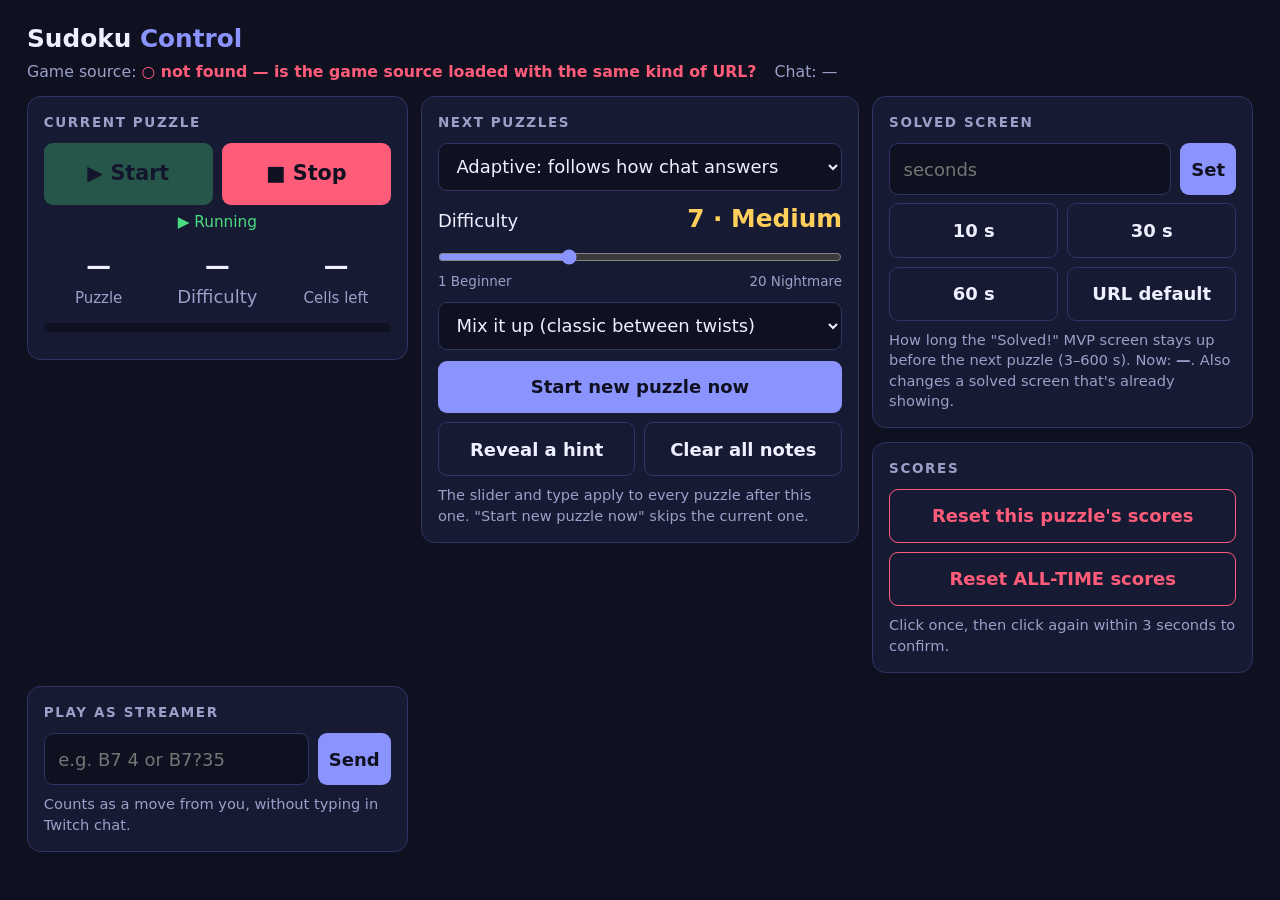
==== commit 2b865443: "Merge main; rebuild solved-screen time on main's settings and pause Co-Authored-By: Claude Opus 5.5 " ====
--- a/control.html
+++ b/control.html
@@ -11,39 +11,71 @@
       --font: "Segoe UI", system-ui, -apple-system, Roboto, Arial, sans-serif;
     }
     * { box-sizing: border-box; }
-    body { margin: 0; background: var(--bg); color: var(--text); font: 16px/1.4 var(--font); padding: 16px; }
-    h1 { margin: 0 0 4px; font-size: 22px; }
+    /* Sized for a 1920x1080 OBS source. OBS's default custom CSS sets body { overflow: hidden },
+       so the page scrolls inside its own container instead of relying on the body. */
+    html { font-size: 16px; }
+    @media (min-width: 1280px) { html { font-size: 18px; } }
+    @media (min-width: 1600px) { html { font-size: 20px; } }
+    html, body { height: 100%; margin: 0; overflow: hidden !important; background: var(--bg); }
+    body { color: var(--text); font: 1rem/1.4 var(--font); }
+    .page { height: 100vh; overflow-y: auto; overscroll-behavior: contain; padding: 1.2rem 1.5rem 2rem; }
+    .page::-webkit-scrollbar { width: 0.75rem; }
+    .page::-webkit-scrollbar-track { background: var(--bg); }
+    .page::-webkit-scrollbar-thumb { background: var(--line); border-radius: 99px; border: 3px solid var(--bg); }
+    .page::-webkit-scrollbar-thumb:hover { background: var(--accent); }
+    h1 { margin: 0 0 0.25rem; font-size: 1.375rem; }
     h1 span { color: var(--accent); }
-    h2 { margin: 0 0 10px; font-size: 12px; letter-spacing: .12em; text-transform: uppercase; color: var(--muted); }
-    .grid { display: grid; grid-template-columns: repeat(auto-fit, minmax(260px, 1fr)); gap: 12px; margin-top: 12px; }
-    .card { background: var(--panel); border: 1px solid var(--line); border-radius: 12px; padding: 14px; }
-    .status { display: flex; flex-wrap: wrap; gap: 6px 16px; font-size: 14px; color: var(--muted); }
+    h2 { margin: 0 0 0.625rem; font-size: 0.75rem; letter-spacing: .12em; text-transform: uppercase; color: var(--muted); }
+    .grid { display: grid; grid-template-columns: repeat(auto-fit, minmax(16.25rem, 1fr)); gap: 0.75rem; margin-top: 0.75rem; }
+    .card { background: var(--panel); border: 1px solid var(--line); border-radius: 0.75rem; padding: 0.875rem; }
+    .status { display: flex; flex-wrap: wrap; gap: 0.375rem 1rem; font-size: 0.875rem; color: var(--muted); }
     .dot { font-weight: 700; }
     .ok { color: var(--good); } .no { color: var(--bad); }
-    .stats { display: grid; grid-template-columns: repeat(3, 1fr); gap: 8px; text-align: center; }
-    .stats b { display: block; font-size: 22px; }
+    .stats { display: grid; grid-template-columns: repeat(3, 1fr); gap: 0.5rem; text-align: center; }
+    .stats b { display: block; font-size: 1.375rem; }
     .stats small { color: var(--muted); }
     #diff { text-transform: capitalize; }
-    .bar { height: 8px; background: var(--bg); border-radius: 99px; overflow: hidden; margin: 12px 0 4px; }
+    .bar { height: 0.5rem; background: var(--bg); border-radius: 6.1875rem; overflow: hidden; margin: 0.75rem 0 0.25rem; }
     .bar div { height: 100%; width: 0; background: linear-gradient(90deg, var(--accent), var(--accent2)); transition: width .3s; }
-    ol { margin: 10px 0 0; padding: 0; list-style: none; display: grid; gap: 4px; font-size: 14px; }
-    ol li { display: flex; justify-content: space-between; gap: 8px; background: rgba(255,255,255,.04); border-radius: 6px; padding: 4px 8px; }
+    ol { margin: 0.625rem 0 0; padding: 0; list-style: none; display: grid; gap: 0.25rem; font-size: 0.875rem; }
+    ol li { display: flex; justify-content: space-between; gap: 0.5rem; background: rgba(255,255,255,.04); border-radius: 0.375rem; padding: 0.25rem 0.5rem; }
     ol li span:first-child { overflow: hidden; text-overflow: ellipsis; white-space: nowrap; font-weight: 600; }
-    .btns { display: grid; grid-template-columns: repeat(2, 1fr); gap: 8px; }
-    button { font: inherit; font-weight: 700; border: 0; border-radius: 8px; padding: 12px 10px; background: var(--accent); color: #0f1020; cursor: pointer; }
+    .btns { display: grid; grid-template-columns: repeat(2, 1fr); gap: 0.5rem; }
+    button { font: inherit; font-weight: 700; border: 0; border-radius: 0.5rem; padding: 0.75rem 0.625rem; background: var(--accent); color: #0f1020; cursor: pointer; }
     button:active { transform: scale(.97); }
     button.wide { grid-column: 1 / -1; }
-    button.easy { background: #4ade80; } button.medium { background: #ffcf5c; } button.hard { background: #ff7a93; }
+    .lvl { display: flex; justify-content: space-between; align-items: baseline; margin-bottom: 0.375rem; }
+    .lvl b { font-size: 1.375rem; color: var(--accent2); }
+    input[type=range] { width: 100%; padding: 0; accent-color: var(--accent); margin: 0.25rem 0; }
+    input[type=range]:disabled { opacity: .4; }
+    .ends { display: flex; justify-content: space-between; color: var(--muted); font-size: 0.75rem; margin-bottom: 0.625rem; }
+    label.check input { flex: 0 0 auto; }
+    label.check { display: flex; gap: 0.5rem; align-items: center; font-size: 0.875rem; color: var(--muted); margin-bottom: 0.625rem; }
+    select { width: 100%; font: inherit; color: var(--text); background: var(--bg); border: 1px solid var(--line); border-radius: 0.5rem; padding: 0.625rem 0.75rem; margin-bottom: 0.625rem; }
+    #var { font-size: 1rem; }
+    .runbar { display: grid; grid-template-columns: 1fr 1fr; gap: 0.5rem; margin-bottom: 0.4rem; }
+    .runbar button { font-size: 1.15rem; padding: 0.9rem 0.6rem; }
+    button.go { background: var(--good); }
+    button.stop { background: var(--bad); }
+    .runbar button:disabled { opacity: 0.3; cursor: default; transform: none; }
+    .run-state { text-align: center; font-size: 0.85rem; color: var(--muted); margin-bottom: 0.9rem; }
+    .run-state.on { color: var(--good); } .run-state.off { color: var(--bad); font-weight: 700; }
     button.ghost { background: transparent; color: var(--text); border: 1px solid var(--line); }
     button.danger { background: transparent; color: var(--bad); border: 1px solid var(--bad); }
     button.danger.armed { background: var(--bad); color: #0f1020; }
-    form { display: flex; gap: 8px; }
-    input { flex: 1; min-width: 0; font: inherit; color: var(--text); background: var(--bg); border: 1px solid var(--line); border-radius: 8px; padding: 10px 12px; }
-    .hint { color: var(--muted); font-size: 13px; margin: 8px 0 0; }
-    #log { margin-top: 8px; font-size: 13px; color: var(--accent2); min-height: 1.4em; }
+    form { display: flex; gap: 0.5rem; }
+    input { flex: 1; min-width: 0; font: inherit; color: var(--text); background: var(--bg); border: 1px solid var(--line); border-radius: 0.5rem; padding: 0.625rem 0.75rem; }
+    .hint { color: var(--muted); font-size: 0.8125rem; margin: 0.5rem 0 0; }
+    #log { margin-top: 0.5rem; font-size: 0.8125rem; color: var(--accent2); min-height: 1.4em; }
+    @media (min-width: 1100px) {
+      .grid { grid-template-columns: 1fr 1.15fr 1fr; grid-template-areas: "cur next scores" "cur next chat"; grid-template-rows: auto 1fr; align-items: start; }
+      .grid > :nth-child(1) { grid-area: cur; } .grid > :nth-child(2) { grid-area: next; }
+      .grid > :nth-child(3) { grid-area: scores; } .grid > :nth-child(4) { grid-area: chat; }
+    }
   </style>
 </head>
 <body>
+<div class="page">
   <h1>Sudoku <span>Control</span></h1>
   <div class="status">
     <span>Game source: <span id="game-state" class="dot no">○ not found</span></span>
@@ -53,9 +85,14 @@
   <div class="grid">
     <section class="card">
       <h2>Current puzzle</h2>
+      <div class="runbar">
+        <button id="btn-start" class="go" data-cmd="start">▶ Start</button>
+        <button id="btn-stop" class="stop" data-cmd="stop">■ Stop</button>
+      </div>
+      <div id="run-state" class="run-state">—</div>
       <div class="stats">
         <div><b id="round">—</b><small>Puzzle</small></div>
-        <div><b id="diff">—</b><small>Difficulty</small></div>
+        <div><b id="diff">—</b><small id="var">Difficulty</small></div>
         <div><b id="left">—</b><small>Cells left</small></div>
       </div>
       <div class="bar"><div id="bar"></div></div>
@@ -63,14 +100,29 @@
     </section>
 
     <section class="card">
-      <h2>Puzzle</h2>
+      <h2>Next puzzles</h2>
+      <select id="mode">
+        <option value="auto">Adaptive: follows how chat answers</option>
+        <option value="fixed">Fixed level</option>
+        <option value="rotate">Cycle every level 1 → 20</option>
+      </select>
+      <div class="lvl"><span id="lvl-lbl">Difficulty</span><b id="lvl-out">7 · Medium</b></div>
+      <input id="lvl" type="range" min="1" max="20" step="1" value="7">
+      <div class="ends"><span>1 Beginner</span><span>20 Nightmare</span></div>
+      <select id="variant">
+        <option value="mix">Mix it up (classic between twists)</option>
+        <option value="classic">Classic only</option>
+        <option value="diagonal">Diagonal</option>
+        <option value="windoku">Windoku</option>
+        <option value="centerdot">Center Dot</option>
+        <option value="asterisk">Asterisk</option>
+      </select>
       <div class="btns">
-        <button class="wide" data-cmd="new">New puzzle (next in rotation)</button>
-        <button class="easy" data-cmd="new" data-arg="easy">New easy</button>
-        <button class="medium" data-cmd="new" data-arg="medium">New medium</button>
-        <button class="hard" data-cmd="new" data-arg="hard">New hard</button>
+        <button class="wide" id="new-now">Start new puzzle now</button>
         <button class="ghost" data-cmd="hint">Reveal a hint</button>
-      </div>
+        <button class="ghost" data-cmd="clearnotes">Clear all notes</button>
+      </div>
+      <p class="hint">The slider and type apply to every puzzle after this one. "Start new puzzle now" skips the current one.</p>
     </section>
 
     <section class="card">
@@ -100,7 +152,7 @@
     <section class="card">
       <h2>Play as streamer</h2>
       <form id="chat-form">
-        <input id="chat-text" placeholder="e.g. B7 4" autocomplete="off">
+        <input id="chat-text" placeholder="e.g. B7 4 or B7?35" autocomplete="off">
         <button>Send</button>
       </form>
       <p class="hint">Counts as a move from you, without typing in Twitch chat.</p>
@@ -108,9 +160,14 @@
   </div>
   <div id="log"></div>
 
+</div>
+  <script src="js/sudoku.js"></script>
   <script>
     const LS_CMD = 'numbersonstream.cmd', LS_CUR = 'numbersonstream.current',
-          LS_STATUS = 'numbersonstream.status', LS_HEARTBEAT = 'numbersonstream.heartbeat';
+          LS_STATUS = 'numbersonstream.status', LS_HEARTBEAT = 'numbersonstream.heartbeat',
+          LS_SETTINGS = 'numbersonstream.settings';
+    const LEVEL_NAMES = Sudoku.LEVELS.map((l) => (l ? l.name : ''));
+    const VARIANT_NAMES = { classic: 'Classic', diagonal: 'Diagonal', windoku: 'Windoku', centerdot: 'Center Dot', asterisk: 'Asterisk' };
     const $ = (s) => document.querySelector(s);
     const read = (k) => { try { return JSON.parse(localStorage.getItem(k)); } catch { return null; } };
     let bc = null; try { bc = new BroadcastChannel('numbersonstream'); } catch {}
@@ -137,6 +194,34 @@
       });
     });
 
+    // ---- Difficulty slider / variant ----
+    const lvl = $('#lvl'), mode = $('#mode'), variant = $('#variant');
+    let touched = 0; // don't overwrite the controls right after the streamer changes them
+    function showLevel() {
+      lvl.disabled = mode.value === 'rotate';
+      $('#lvl-lbl').textContent = mode.value === 'auto' ? 'Next puzzle level (adjusts itself)' : 'Difficulty';
+      $('#lvl-out').textContent = mode.value === 'rotate' ? 'Cycling 1 → 20' : `${lvl.value} · ${LEVEL_NAMES[lvl.value]}`;
+    }
+    const levelCmd = () => mode.value === 'rotate' ? 'rotate' : `${mode.value} ${lvl.value}`;
+    lvl.addEventListener('input', () => { touched = Date.now(); showLevel(); });
+    lvl.addEventListener('change', () => { touched = Date.now(); send('level', levelCmd(), `Difficulty ${lvl.value} for next puzzles`); });
+    mode.addEventListener('change', () => { touched = Date.now(); showLevel(); send('level', levelCmd(), mode.selectedOptions[0].text); });
+    variant.addEventListener('change', () => { touched = Date.now(); send('variant', variant.value, `Puzzle type: ${variant.selectedOptions[0].text}`); });
+    $('#new-now').addEventListener('click', () => {
+      const v = variant.value === 'mix' ? '' : variant.value;
+      const l = mode.value === 'fixed' ? lvl.value : ''; // adaptive / cycle choose the level themselves
+      send('new', `${v} ${l}`.trim(), 'New puzzle');
+    });
+    function syncSettings() {
+      if (Date.now() - touched < 3000) return;
+      const st = read(LS_SETTINGS);
+      if (!st) return;
+      if (st.mode) mode.value = st.mode;
+      if (Number.isFinite(+st.level)) lvl.value = st.level;
+      if (st.variant) variant.value = st.variant;
+      showLevel();
+    }
+
     $('#chat-form').addEventListener('submit', (e) => {
       e.preventDefault();
       const t = $('#chat-text').value.trim();
@@ -163,18 +248,31 @@
       const gs = $('#game-state');
       gs.textContent = live ? '● running' : '○ not found — is the game source loaded with the same kind of URL?';
       gs.className = 'dot ' + (live ? 'ok' : 'no');
+      syncSettings();
+      const pz = read('numbersonstream.paused');
+      const stopped = !!(pz && pz.paused);
+      $('#btn-start').disabled = !stopped;
+      $('#btn-stop').disabled = stopped;
+      const rs = $('#run-state');
+      rs.textContent = stopped ? '■ Stopped: chat is ignored and timers are frozen' : '▶ Running';
+      rs.className = 'run-state ' + (stopped ? 'off' : 'on');
       const st = read(LS_STATUS);
       $('#chat-state').textContent = st ? st.text : '—';
-      const conf = read('numbersonstream.config');
-      if (conf) $('#solved-now').textContent = `${conf.nextIn}s` + (conf.custom ? ` (URL default ${conf.urlNextIn}s)` : ' (URL default)');
+      const cs = read(LS_SETTINGS);
+      if (cs && Number.isFinite(cs.urlNextIn)) {
+        const custom = Number.isFinite(cs.nextIn);
+        $('#solved-now').textContent = custom ? `${cs.nextIn}s (URL default ${cs.urlNextIn}s)` : `${cs.urlNextIn}s (URL default)`;
+      }
       const s = read(LS_CUR);
       if (!s || !s.grid) return;
       const filled = s.grid.filter(Boolean).length;
       $('#round').textContent = '#' + s.round;
-      $('#diff').textContent = s.difficulty;
+      const level = s.level || Sudoku.toLevel(s.difficulty);
+      $('#diff').textContent = `Lv ${level}`;
+      $('#var').textContent = `${VARIANT_NAMES[s.variant] || 'Classic'} · ${LEVEL_NAMES[level] || ''}`;
       $('#left').textContent = 81 - filled;
       $('#bar').style.width = (filled / 81 * 100) + '%';
-      const top = Object.values(s.scores || {}).sort((a, b) => b.points - a.points).slice(0, 5);
+      const top = Object.values(s.scores || {}).sort((a, b) => b.points - a.points).slice(0, 10);
       const ol = $('#top'); ol.replaceChildren();
       for (const p of top) {
         const li = document.createElement('li');
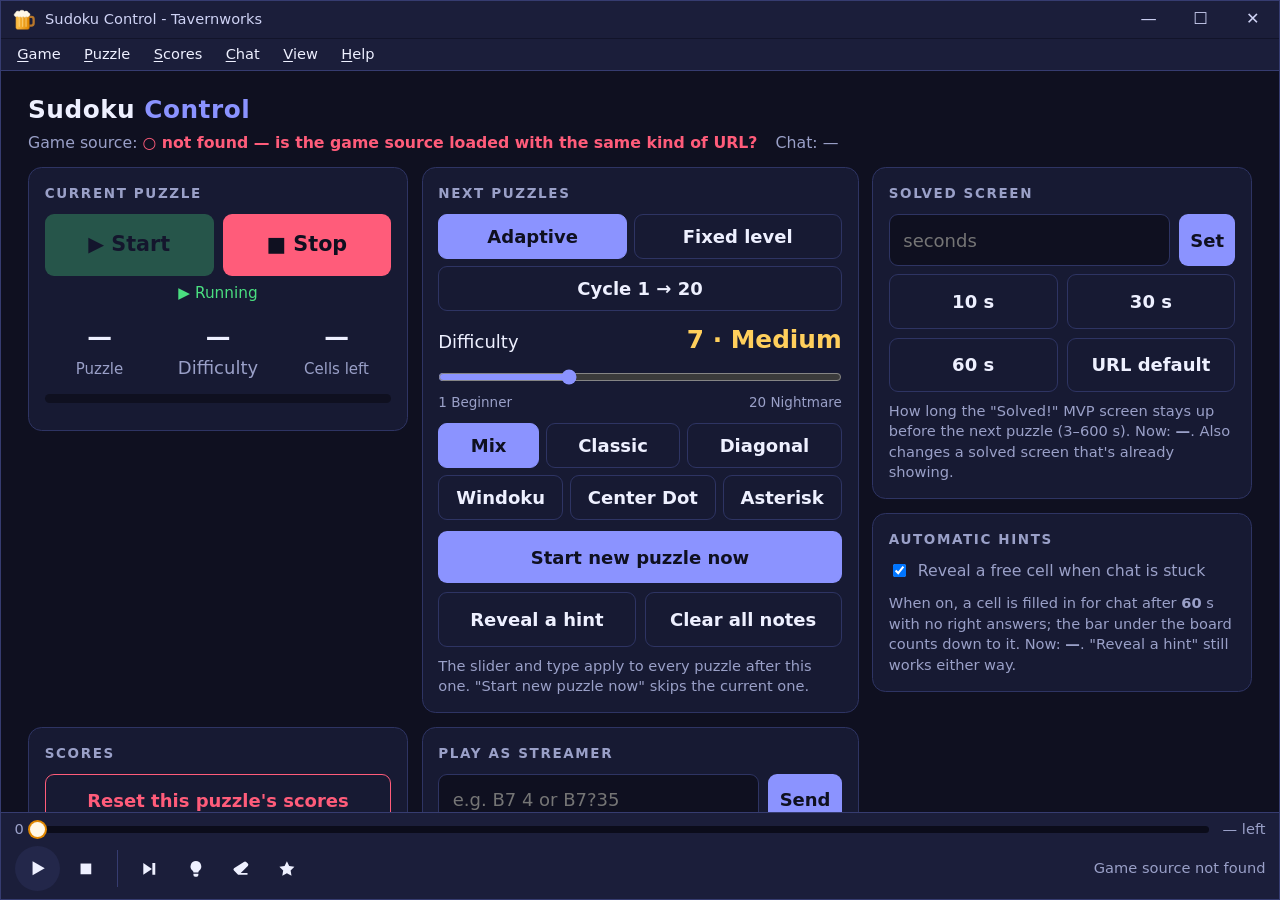
==== commit ed75a4bc: "Bring back site versions 1.0.4 to 1.0.12 from tavernworks These were made directly in the tavernwork" ====
--- a/control.html
+++ b/control.html
@@ -3,12 +3,31 @@
 <head>
   <meta charset="utf-8">
   <meta name="viewport" content="width=device-width, initial-scale=1">
-  <title>Sudoku Control</title>
+  <title>Sudoku Control - Tavernworks</title>
+  <link rel="icon" id="favicon" href="data:,">
+  <link rel="preconnect" href="https://fonts.googleapis.com">
+  <link rel="preconnect" href="https://fonts.gstatic.com" crossorigin>
+  <link href="https://fonts.googleapis.com/css2?family=Cinzel:wght@600;800&family=Inter:wght@400;500;600;700&display=swap" rel="stylesheet">
+  <script>try { if (localStorage.getItem('numbersonstream.theme') !== 'tavernworks') document.documentElement.dataset.theme = 'indigo'; } catch { document.documentElement.dataset.theme = 'indigo'; }</script>
   <style>
+    /* Tavernworks colours by default; View > Theme switches to the original indigo look. */
     :root {
+      --bg: #15100c; --panel: #241a13; --line: #3a2a1d; --text: #f1e6d6; --muted: #b9a68f;
+      --accent: #e0a84a; --accent2: #f5c873; --good: #7fb069; --bad: #d9663a; --on-accent: #15100c;
+      --chrome: #1e1611; --chrome2: #2e2219; --chrome-line: #3a2a1d; --chrome-edge: #0f0b08; --chrome-text: #e6d6bf;
+      --well: #0f0b08; --cell-focus: #33251a; --cell-x: #2c2018; --cell-x-focus: #3d2c1f; --grid-line: #4a3727; --box-line: #b9a68f;
+      --glow: radial-gradient(ellipse 80% 50% at 50% -10%, rgba(224,168,74,.14), transparent 70%), radial-gradient(ellipse 60% 40% at 50% 110%, rgba(201,87,43,.10), transparent 70%);
+      --font: Inter, "Segoe UI", system-ui, -apple-system, Roboto, Arial, sans-serif;
+      --display: Cinzel, Georgia, serif;
+    }
+    :root[data-theme=indigo] {
       --bg: #0f1020; --panel: #171a33; --line: #2e3463; --text: #eef0ff; --muted: #9aa0c8;
-      --accent: #8b93ff; --accent2: #ffcf5c; --good: #4ade80; --bad: #ff5c7a;
+      --accent: #8b93ff; --accent2: #ffcf5c; --good: #4ade80; --bad: #ff5c7a; --on-accent: #0f1020;
+      --chrome: #1b1e3a; --chrome2: #23274a; --chrome-line: #363c70; --chrome-edge: #12142a; --chrome-text: #cfd3f5;
+      --well: #0b0c1a; --cell-focus: #1d2148; --cell-x: #22264a; --cell-x-focus: #2a2f5c; --grid-line: #2e3463; --box-line: #9aa0c8;
+      --glow: none;
       --font: "Segoe UI", system-ui, -apple-system, Roboto, Arial, sans-serif;
+      --display: var(--font);
     }
     * { box-sizing: border-box; }
     /* Sized for a 1920x1080 OBS source. OBS's default custom CSS sets body { overflow: hidden },
@@ -18,12 +37,57 @@
     @media (min-width: 1600px) { html { font-size: 20px; } }
     html, body { height: 100%; margin: 0; overflow: hidden !important; background: var(--bg); }
     body { color: var(--text); font: 1rem/1.4 var(--font); }
-    .page { height: 100vh; overflow-y: auto; overscroll-behavior: contain; padding: 1.2rem 1.5rem 2rem; }
+    /* ---- Window frame (title bar, menus, control bar), laid out like a desktop media player ---- */
+    .win { height: 100vh; display: flex; flex-direction: column; border: 1px solid var(--chrome-line); background: var(--bg); }
+    .titlebar { flex: none; display: flex; align-items: center; height: 2.1rem; background: var(--chrome); user-select: none; border-bottom: 1px solid var(--chrome-edge); }
+    .tw-logo { width: 1.35rem; height: 1.35rem; flex: none; margin: 0 0.5rem 0 0.6rem; }
+    .titlebar .ttl { flex: 1; min-width: 0; font-size: 0.8125rem; color: var(--chrome-text); white-space: nowrap; overflow: hidden; text-overflow: ellipsis; }
+    .winbtns { display: flex; align-self: stretch; }
+    .winbtns button { width: 2.9rem; height: 100%; padding: 0; border-radius: 0; background: transparent; color: var(--chrome-text); font-weight: 400; font-size: 0.9rem; line-height: 1; }
+    .winbtns button:hover { background: rgba(255,255,255,.08); }
+    .winbtns button.x:hover { background: #c42b1c; color: #fff; }
+    .winbtns button:active { transform: none; }
+    .menubar { flex: none; display: flex; gap: 0.1rem; padding: 0 0.3rem; background: var(--chrome); border-bottom: 1px solid var(--chrome-line); font-size: 0.8125rem; position: relative; z-index: 20; }
+    .menu { position: relative; }
+    .menu > button { background: transparent; color: var(--text); font-weight: 400; padding: 0.3rem 0.6rem; border-radius: 0.25rem; }
+    .menu > button:active { transform: none; }
+    .menu > button u { text-decoration: underline; text-underline-offset: 2px; }
+    .menu.open > button, .menu > button:hover { background: var(--chrome2); }
+    .menu .drop { display: none; position: absolute; top: 100%; left: 0; min-width: 15rem; padding: 0.3rem 0; background: var(--chrome2); border: 1px solid var(--chrome-line); border-radius: 0.375rem; box-shadow: 0 0.5rem 1.5rem rgba(0,0,0,.5); }
+    .menu.open .drop { display: block; }
+    .drop button { display: flex; width: 100%; white-space: nowrap; justify-content: space-between; gap: 1.5rem; background: transparent; color: var(--text); font-weight: 400; text-align: left; border-radius: 0; padding: 0.4rem 0.9rem 0.4rem 2rem; position: relative; }
+    .drop button:hover:not(:disabled) { background: var(--accent); color: var(--on-accent); }
+    .drop button:active { transform: none; }
+    .drop button .ic { position: absolute; left: 0.6rem; width: 1rem; text-align: center; }
+    .drop button kbd { font: inherit; color: var(--muted); }
+    .drop button:hover kbd { color: inherit; }
+    .drop hr { border: 0; border-top: 1px solid var(--chrome-line); margin: 0.3rem 0; }
+    .win { background: var(--glow), var(--bg); }
+    .page { flex: 1; min-height: 0; overflow-y: auto; overscroll-behavior: contain; padding: 1.2rem 1.5rem 2rem; }
+    .win.rolled .page, .win.rolled .ctrlbar { display: none; }
+    .win.rolled { height: auto; }
+    .ctrlbar { flex: none; background: var(--chrome); border-top: 1px solid var(--chrome-line); padding: 0.35rem 0.75rem 0.45rem; user-select: none; }
+    .seek { display: flex; align-items: center; gap: 0.75rem; font-size: 0.8125rem; color: var(--muted); font-variant-numeric: tabular-nums; }
+    .seek .track { flex: 1; height: 0.4rem; background: var(--well); border-radius: 99px; position: relative; }
+    .seek .fill { position: absolute; inset: 0 auto 0 0; width: 0; border-radius: 99px; background: linear-gradient(90deg, #e08700, #ffc24a); transition: width .3s; }
+    .seek .knob { position: absolute; top: 50%; width: 0.85rem; height: 0.85rem; margin: -0.425rem 0 0 -0.425rem; border-radius: 50%; background: #fff8e7; box-shadow: 0 0 0 2px #e08700; left: 0; transition: left .3s; }
+    .transport { display: flex; align-items: center; gap: 0.35rem; margin-top: 0.35rem; }
+    .transport button { background: transparent; color: var(--text); padding: 0.35rem 0.55rem; font-size: 1rem; line-height: 1; border-radius: 0.3rem; min-width: 2.2rem; }
+    .transport button:hover:not(:disabled) { background: var(--chrome2); }
+    .transport button.big { font-size: 1.3rem; background: var(--chrome2); border-radius: 50%; width: 2.5rem; height: 2.5rem; min-width: 0; }
+    .transport button.big:hover:not(:disabled) { background: var(--accent); color: var(--on-accent); }
+    .transport svg { width: 1.1rem; height: 1.1rem; display: block; margin: auto; fill: currentColor; }
+    .transport button.big svg { width: 1.25rem; height: 1.25rem; }
+    .transport .sep { width: 1px; align-self: stretch; background: var(--chrome-line); margin: 0.2rem 0.3rem; }
+    .transport .now { flex: 1; min-width: 0; text-align: right; font-size: 0.8125rem; color: var(--muted); white-space: nowrap; overflow: hidden; text-overflow: ellipsis; }
+    .transport .now b { color: var(--text); font-weight: 600; }
+    .card.flash { animation: flash 1.2s ease-out; }
+    @keyframes flash { 0%, 30% { box-shadow: 0 0 0 3px var(--accent); } 100% { box-shadow: 0 0 0 0 transparent; } }
     .page::-webkit-scrollbar { width: 0.75rem; }
     .page::-webkit-scrollbar-track { background: var(--bg); }
     .page::-webkit-scrollbar-thumb { background: var(--line); border-radius: 99px; border: 3px solid var(--bg); }
     .page::-webkit-scrollbar-thumb:hover { background: var(--accent); }
-    h1 { margin: 0 0 0.25rem; font-size: 1.375rem; }
+    h1 { margin: 0 0 0.25rem; font-size: 1.375rem; font-family: var(--display); letter-spacing: .02em; }
     h1 span { color: var(--accent); }
     h2 { margin: 0 0 0.625rem; font-size: 0.75rem; letter-spacing: .12em; text-transform: uppercase; color: var(--muted); }
     .grid { display: grid; grid-template-columns: repeat(auto-fit, minmax(16.25rem, 1fr)); gap: 0.75rem; margin-top: 0.75rem; }
@@ -41,7 +105,7 @@
     ol li { display: flex; justify-content: space-between; gap: 0.5rem; background: rgba(255,255,255,.04); border-radius: 0.375rem; padding: 0.25rem 0.5rem; }
     ol li span:first-child { overflow: hidden; text-overflow: ellipsis; white-space: nowrap; font-weight: 600; }
     .btns { display: grid; grid-template-columns: repeat(2, 1fr); gap: 0.5rem; }
-    button { font: inherit; font-weight: 700; border: 0; border-radius: 0.5rem; padding: 0.75rem 0.625rem; background: var(--accent); color: #0f1020; cursor: pointer; }
+    button { font: inherit; font-weight: 700; border: 0; border-radius: 0.5rem; padding: 0.75rem 0.625rem; background: var(--accent); color: var(--on-accent); cursor: pointer; }
     button:active { transform: scale(.97); }
     button.wide { grid-column: 1 / -1; }
     .lvl { display: flex; justify-content: space-between; align-items: baseline; margin-bottom: 0.375rem; }
@@ -62,11 +126,46 @@
     .run-state.on { color: var(--good); } .run-state.off { color: var(--bad); font-weight: 700; }
     button.ghost { background: transparent; color: var(--text); border: 1px solid var(--line); }
     button.danger { background: transparent; color: var(--bad); border: 1px solid var(--bad); }
-    button.danger.armed { background: var(--bad); color: #0f1020; }
+    button.danger.armed { background: var(--bad); color: var(--on-accent); }
     form { display: flex; gap: 0.5rem; }
     input { flex: 1; min-width: 0; font: inherit; color: var(--text); background: var(--bg); border: 1px solid var(--line); border-radius: 0.5rem; padding: 0.625rem 0.75rem; }
     .hint { color: var(--muted); font-size: 0.8125rem; margin: 0.5rem 0 0; }
     #log { margin-top: 0.5rem; font-size: 0.8125rem; color: var(--accent2); min-height: 1.4em; }
+    /* Custom puzzle builder */
+    .card.full { grid-column: 1 / -1; }
+    .cp { display: grid; grid-template-columns: minmax(0, 26rem) minmax(0, 1fr); gap: 1.25rem; align-items: start; }
+    @media (max-width: 760px) { .cp { grid-template-columns: 1fr; } }
+    .cp-board { display: grid; grid-template-columns: repeat(9, 1fr); aspect-ratio: 1; border: 3px solid var(--muted); border-radius: 0.375rem; overflow: hidden; background: var(--grid-line); gap: 1px; }
+    .cp-board input { flex: none; width: 100%; height: 100%; min-width: 0; border: 0; border-radius: 0; padding: 0; text-align: center; font-size: 1.5rem; font-weight: 700; color: var(--accent2); background: var(--bg); caret-color: transparent; cursor: pointer; }
+    .cp-board input:focus { outline: 2px solid var(--accent); outline-offset: -2px; background: var(--cell-focus); }
+    .cp-board input.bx-r { box-shadow: inset -2px 0 0 var(--box-line); } .cp-board input.bx-b { box-shadow: inset 0 -2px 0 var(--box-line); }
+    .cp-board input.bx-r.bx-b { box-shadow: inset -2px -2px 0 var(--box-line); }
+    .cp-board input.x { background: var(--cell-x); } .cp-board input.x:focus { background: var(--cell-x-focus); }
+    .cp-board input.bad { color: var(--on-accent); background: var(--bad); }
+    .cp-side { display: grid; gap: 0.625rem; }
+    .cp-row { display: grid; grid-template-columns: 1fr; gap: 0.5rem; }
+    /* Button rows instead of dropdowns: OBS's Interact window can't open a <select>'s pop-up list. */
+    .chips { display: flex; flex-wrap: wrap; gap: 0.375rem; margin-bottom: 0.625rem; }
+    .fld .chips { margin: 0; }
+    .chips button { flex: 1 1 auto; background: transparent; color: var(--text); border: 1px solid var(--line); padding: 0.5rem 0.7rem; font-weight: 600; }
+    .chips button:hover { border-color: var(--accent); }
+    .chips button.on { background: var(--accent); color: var(--on-accent); border-color: var(--accent); }
+    .fld { display: grid; gap: 0.25rem; font-size: 0.8125rem; color: var(--muted); }
+    .fld select { margin: 0; }
+    textarea { width: 100%; resize: vertical; font: 0.875rem/1.35 ui-monospace, Consolas, monospace; color: var(--text); background: var(--bg); border: 1px solid var(--line); border-radius: 0.5rem; padding: 0.5rem 0.75rem; word-break: break-all; }
+    .cp-result { font-size: 0.9375rem; padding: 0.625rem 0.75rem; border-radius: 0.5rem; background: var(--bg); border: 1px solid var(--line); color: var(--muted); }
+    .cp-result.ok { border-color: var(--good); color: var(--text); } .cp-result.ok b { color: var(--good); }
+    .cp-result.err { border-color: var(--bad); color: var(--bad); }
+    .btns3 { display: grid; grid-template-columns: repeat(3, 1fr); gap: 0.5rem; }
+    button:disabled { opacity: 0.35; cursor: default; transform: none; }
+    h3 { margin: 0.5rem 0 0; font-size: 0.75rem; letter-spacing: .12em; text-transform: uppercase; color: var(--muted); display: flex; justify-content: space-between; align-items: center; }
+    h3 button { font-size: 0.6875rem; padding: 0.25rem 0.5rem; letter-spacing: 0; text-transform: none; }
+    .cp-list { margin: 0; }
+    .cp-list li { align-items: center; }
+    .cp-list .nm { flex: 1; min-width: 0; overflow: hidden; text-overflow: ellipsis; white-space: nowrap; font-weight: 600; }
+    .cp-list .meta { color: var(--muted); font-size: 0.8125rem; white-space: nowrap; }
+    .cp-list button { padding: 0.25rem 0.5rem; font-size: 0.75rem; }
+    .cp-list .empty { color: var(--muted); font-style: italic; }
     @media (min-width: 1100px) {
       .grid { grid-template-columns: 1fr 1.15fr 1fr; grid-template-areas: "cur next scores" "cur next chat"; grid-template-rows: auto 1fr; align-items: start; }
       .grid > :nth-child(1) { grid-area: cur; } .grid > :nth-child(2) { grid-area: next; }
@@ -75,6 +174,51 @@
   </style>
 </head>
 <body>
+<div class="win" id="win">
+<div class="titlebar">
+  <svg class="tw-logo" viewBox="0 0 32 32" aria-hidden="true"><defs><linearGradient id="tw-ale" x1="0" x2="1"><stop offset="0" stop-color="#ffc24a"/><stop offset="1" stop-color="#e08700"/></linearGradient></defs><path d="M22.5 13h3a3 3 0 0 1 3 3v5.5a3 3 0 0 1-3 3h-3" fill="none" stroke="#b9772a" stroke-width="3"/><rect x="5" y="9.5" width="18" height="20" rx="2.5" fill="url(#tw-ale)"/><rect x="5" y="9.5" width="18" height="20" rx="2.5" fill="none" stroke="#8a5216" stroke-opacity=".55"/><path d="M9.5 14v11.5M14 14v11.5M18.5 14v11.5" stroke="#ffe6a3" stroke-opacity=".55" stroke-width="1.6" stroke-linecap="round"/><path d="M4.2 12.4c-1.9-.6-2-3.7.4-4.4.2-2.5 3.2-3.6 5-2 1.6-2.4 5.4-2.4 7 0 1.8-1.3 4.6-.5 5.1 1.7 2.4.3 2.8 3.6.5 4.5-.7 1.3-2.5 1.4-3.4.4-1.1 1.2-3.1 1.2-4.1 0-1.1 1-3 1-4 0-1 1-2.9.9-3.7-.3-.9.6-2.1.6-2.8.1z" fill="#fff8e7" stroke="#e9dcc0" stroke-width=".6"/></svg>
+  <span class="ttl" id="win-title">Sudoku Control - Tavernworks</span>
+  <div class="winbtns">
+    <button type="button" id="win-min" title="Roll up / down">&#x2014;</button>
+    <button type="button" id="win-max" title="Scroll to the top">&#x2610;</button>
+    <button type="button" class="x" id="win-close" title="To close, remove or hide this Browser Source in OBS">&#x2715;</button>
+  </div>
+</div>
+<nav class="menubar" id="menubar">
+  <div class="menu"><button type="button"><u>G</u>ame</button><div class="drop">
+    <button type="button" data-act="start"><span class="ic">▶</span>Start<kbd></kbd></button>
+    <button type="button" data-act="stop"><span class="ic">■</span>Stop<kbd></kbd></button>
+    <hr>
+    <button type="button" data-act="new"><span class="ic">⏭</span>New puzzle now<kbd></kbd></button>
+    <button type="button" data-act="hint"><span class="ic">💡</span>Reveal a hint<kbd></kbd></button>
+    <button type="button" data-act="clearnotes"><span class="ic">✎</span>Clear all notes<kbd></kbd></button>
+    <button type="button" data-act="autohints" id="menu-autohints"><span class="ic">⏲</span>Automatic hints: On<kbd></kbd></button>
+  </div></div>
+  <div class="menu"><button type="button"><u>P</u>uzzle</button><div class="drop">
+    <button type="button" data-go="custom"><span class="ic">★</span>Make a custom puzzle…<kbd></kbd></button>
+    <button type="button" data-go="custom" data-focus="#cp-code"><span class="ic">📋</span>Load a puzzle code…<kbd></kbd></button>
+    <hr>
+    <button type="button" data-go="next-card"><span class="ic">⚙</span>Difficulty &amp; type…<kbd></kbd></button>
+    <button type="button" data-go="solved-card"><span class="ic">⏱</span>Solved screen time…<kbd></kbd></button>
+  </div></div>
+  <div class="menu"><button type="button"><u>S</u>cores</button><div class="drop">
+    <button type="button" data-go="cur-card"><span class="ic">🏆</span>This puzzle's top 10<kbd></kbd></button>
+    <button type="button" data-go="scores-card"><span class="ic">⚠</span>Reset scores…<kbd></kbd></button>
+  </div></div>
+  <div class="menu"><button type="button"><u>C</u>hat</button><div class="drop">
+    <button type="button" data-go="play-card" data-focus="#chat-text"><span class="ic">💬</span>Play as streamer…<kbd></kbd></button>
+  </div></div>
+  <div class="menu"><button type="button"><u>V</u>iew</button><div class="drop">
+    <button type="button" data-theme-set="indigo"><span class="ic"></span>Theme: Indigo<kbd>default</kbd></button>
+    <button type="button" data-theme-set="tavernworks"><span class="ic"></span>Theme: Tavernworks<kbd></kbd></button>
+    <hr>
+    <button type="button" id="menu-roll"><span class="ic">—</span>Roll up window<kbd></kbd></button>
+  </div></div>
+  <div class="menu"><button type="button"><u>H</u>elp</button><div class="drop">
+    <button type="button" data-href="https://tavernworks.dev/sudoku/"><span class="ic">?</span>Setup guide<kbd>tavernworks.dev/sudoku</kbd></button>
+    <button type="button" data-href="https://tavernworks.dev/"><span class="ic">🍺</span>About Tavernworks<kbd></kbd></button>
+  </div></div>
+</nav>
 <div class="page">
   <h1>Sudoku <span>Control</span></h1>
   <div class="status">
@@ -83,7 +227,7 @@
   </div>
 
   <div class="grid">
-    <section class="card">
+    <section class="card" id="cur-card">
       <h2>Current puzzle</h2>
       <div class="runbar">
         <button id="btn-start" class="go" data-cmd="start">▶ Start</button>
@@ -99,7 +243,7 @@
       <ol id="top"></ol>
     </section>
 
-    <section class="card">
+    <section class="card" id="next-card">
       <h2>Next puzzles</h2>
       <select id="mode">
         <option value="auto">Adaptive: follows how chat answers</option>
@@ -125,7 +269,7 @@
       <p class="hint">The slider and type apply to every puzzle after this one. "Start new puzzle now" skips the current one.</p>
     </section>
 
-    <section class="card">
+    <section class="card" id="solved-card">
       <h2>Solved screen</h2>
       <form id="solved-form">
         <input id="solved-secs" type="number" min="3" max="600" step="1" placeholder="seconds" aria-label="Seconds the solved screen is shown">
@@ -140,7 +284,13 @@
       <p class="hint">How long the "Solved!" MVP screen stays up before the next puzzle (3–600 s). Now: <b id="solved-now">—</b>. Also changes a solved screen that's already showing.</p>
     </section>
 
-    <section class="card">
+    <section class="card" id="hints-card">
+      <h2>Automatic hints</h2>
+      <label class="check"><input type="checkbox" id="autohints" checked> <span>Reveal a free cell when chat is stuck</span></label>
+      <p class="hint">When on, a cell is filled in for chat after <b id="autohints-secs">60</b> s with no right answers; the bar under the board counts down to it. Now: <b id="autohints-now">—</b>. "Reveal a hint" still works either way.</p>
+    </section>
+
+    <section class="card" id="scores-card">
       <h2>Scores</h2>
       <div class="btns">
         <button class="danger wide" data-cmd="resetround" data-confirm>Reset this puzzle's scores</button>
@@ -149,7 +299,7 @@
       <p class="hint">Click once, then click again within 3 seconds to confirm.</p>
     </section>
 
-    <section class="card">
+    <section class="card" id="play-card">
       <h2>Play as streamer</h2>
       <form id="chat-form">
         <input id="chat-text" placeholder="e.g. B7 4 or B7?35" autocomplete="off">
@@ -157,9 +307,65 @@
       </form>
       <p class="hint">Counts as a move from you, without typing in Twitch chat.</p>
     </section>
+    <section class="card full" id="custom">
+      <h2>Custom puzzle</h2>
+      <div class="cp">
+        <div>
+          <div id="cp-board" class="cp-board" aria-label="Custom puzzle editor"></div>
+          <p class="hint">Click a cell and type 1–9. Backspace, 0 or Space clears it. Arrow keys move. You can also paste a whole puzzle code into any cell.</p>
+        </div>
+        <div class="cp-side">
+          <div class="cp-row">
+            <label class="fld">Name (optional) <input id="cp-name" maxlength="40" placeholder="e.g. Sunday Special" autocomplete="off"></label>
+          </div>
+          <div class="fld">Type
+              <select id="cp-variant">
+                <option value="classic">Classic</option>
+                <option value="diagonal">Diagonal</option>
+                <option value="windoku">Windoku</option>
+                <option value="centerdot">Center Dot</option>
+                <option value="asterisk">Asterisk</option>
+              </select>
+          </div>
+          <div id="cp-result" class="cp-result">Type the givens into the grid. It's checked as you go.</div>
+          <div class="btns3">
+            <button id="cp-now" class="go" disabled title="Replaces the puzzle chat is on now">Play now</button>
+            <button id="cp-next" disabled title="Plays after the current puzzle is solved">Play next</button>
+            <button id="cp-save" class="ghost" disabled>Save</button>
+          </div>
+          <label class="fld">Puzzle code: 81 digits, 0 or . for blanks
+            <textarea id="cp-code" rows="3" spellcheck="false" placeholder="53..7....6..195....98....6.8...6...34..8.3..17...2...6.6....28....419..5....8..79"></textarea>
+          </label>
+          <div class="btns3">
+            <button class="ghost" id="cp-load">Load code</button>
+            <button class="ghost" id="cp-copy">Copy code</button>
+            <button class="danger" id="cp-clear">Clear grid</button>
+          </div>
+          <h3>Up next <button class="ghost" id="cp-clearq" hidden>Clear queue</button></h3>
+          <ol id="cp-queue" class="cp-list"></ol>
+          <h3>Saved puzzles</h3>
+          <ol id="cp-saved" class="cp-list"></ol>
+          <p class="hint">"Play now" skips the current puzzle. "Play next" waits until it's solved (several can wait in line). Custom puzzles don't change the adaptive difficulty. Saved puzzles stay in this control page.</p>
+        </div>
+      </div>
+    </section>
   </div>
   <div id="log"></div>
 
+</div>
+<footer class="ctrlbar">
+  <div class="seek"><span id="cb-filled">0</span><div class="track"><div class="fill" id="cb-fill"></div><div class="knob" id="cb-knob"></div></div><span id="cb-left">— left</span></div>
+  <div class="transport">
+    <button type="button" class="big" id="cb-play" title="Start / Stop" data-icon="play"></button>
+    <button type="button" id="cb-stop" title="Stop" data-icon="stop"></button>
+    <span class="sep"></span>
+    <button type="button" id="cb-new" title="New puzzle now" data-icon="next"></button>
+    <button type="button" id="cb-hint" title="Reveal a hint" data-icon="hint"></button>
+    <button type="button" id="cb-notes" title="Clear all notes" data-icon="erase"></button>
+    <button type="button" id="cb-custom" title="Custom puzzle" data-icon="star"></button>
+    <span class="now" id="cb-now">—</span>
+  </div>
+</footer>
 </div>
   <script src="js/sudoku.js"></script>
   <script>
@@ -242,6 +448,24 @@
     });
     document.querySelectorAll('button[data-solved]').forEach((b) => b.addEventListener('click', () => setSolved(b.dataset.solved)));
 
+    // ---- Automatic hints ----
+    let hintsTouched = 0;
+    function setAutoHints(on) {
+      hintsTouched = Date.now();
+      $('#autohints').checked = on;
+      send('autohints', on ? 'on' : 'off', on ? 'Automatic hints on' : 'Automatic hints off');
+    }
+    $('#autohints').addEventListener('change', () => setAutoHints($('#autohints').checked));
+    function syncAutoHints(cs) {
+      if (!cs || !Number.isFinite(cs.urlHintAfter)) return;
+      const secs = cs.urlHintAfter > 0 ? cs.urlHintAfter : 60;
+      const on = cs.autoHints === undefined ? cs.urlHintAfter > 0 : !!cs.autoHints;
+      if (Date.now() - hintsTouched > 3000) $('#autohints').checked = on;
+      $('#autohints-secs').textContent = secs;
+      $('#autohints-now').textContent = on ? `on, every ${secs}s` : 'off';
+      $('#menu-autohints').childNodes[1].textContent = `Automatic hints: ${on ? 'On' : 'Off'}`;
+    }
+
     function refresh() {
       const beat = +localStorage.getItem(LS_HEARTBEAT) || 0;
       const live = Date.now() - beat < 4000;
@@ -249,6 +473,7 @@
       gs.textContent = live ? '● running' : '○ not found — is the game source loaded with the same kind of URL?';
       gs.className = 'dot ' + (live ? 'ok' : 'no');
       syncSettings();
+      repaintChips();
       const pz = read('numbersonstream.paused');
       const stopped = !!(pz && pz.paused);
       $('#btn-start').disabled = !stopped;
@@ -256,14 +481,18 @@
       const rs = $('#run-state');
       rs.textContent = stopped ? '■ Stopped: chat is ignored and timers are frozen' : '▶ Running';
       rs.className = 'run-state ' + (stopped ? 'off' : 'on');
+      const qs = read(LS_SETTINGS);
+      renderQueue(qs && Array.isArray(qs.queue) ? qs.queue : []);
       const st = read(LS_STATUS);
       $('#chat-state').textContent = st ? st.text : '—';
       const cs = read(LS_SETTINGS);
+      syncAutoHints(cs);
       if (cs && Number.isFinite(cs.urlNextIn)) {
         const custom = Number.isFinite(cs.nextIn);
         $('#solved-now').textContent = custom ? `${cs.nextIn}s (URL default ${cs.urlNextIn}s)` : `${cs.urlNextIn}s (URL default)`;
       }
       const s = read(LS_CUR);
+      frame(stopped, live, s);
       if (!s || !s.grid) return;
       const filled = s.grid.filter(Boolean).length;
       $('#round').textContent = '#' + s.round;
@@ -282,6 +511,279 @@
       }
       if (!top.length) ol.append(Object.assign(document.createElement('li'), { textContent: 'No points yet' }));
     }
+    // ---- Dropdowns as button rows (see .chips) ----
+    // The <select> stays as the value holder, so the code that reads and sets it is unchanged.
+    const chipPainters = [];
+    function chipify(sel, short) {
+      sel.hidden = true;
+      const row = document.createElement('div');
+      row.className = 'chips'; row.setAttribute('role', 'radiogroup');
+      const paint = () => row.querySelectorAll('button').forEach((b) => { const on = b.dataset.v === sel.value; b.classList.toggle('on', on); b.setAttribute('aria-checked', on); });
+      for (const o of sel.options) {
+        const b = document.createElement('button');
+        b.type = 'button'; b.setAttribute('role', 'radio'); b.dataset.v = o.value; b.title = o.text;
+        b.textContent = (short && short[o.value]) || o.text;
+        b.addEventListener('click', () => { if (sel.value !== o.value) { sel.value = o.value; sel.dispatchEvent(new Event('change')); } paint(); });
+        row.append(b);
+      }
+      sel.after(row); paint(); chipPainters.push(paint);
+    }
+    const repaintChips = () => chipPainters.forEach((f) => f());
+    chipify(mode, { auto: 'Adaptive', fixed: 'Fixed level', rotate: 'Cycle 1 → 20' });
+    chipify(variant, { mix: 'Mix', classic: 'Classic' });
+    chipify($('#cp-variant'));
+
+    // ---- Custom puzzle builder ----
+    const LS_LIB = 'numbersonstream.custompuzzles', LS_DRAFT = 'numbersonstream.customdraft';
+    const cpBoard = $('#cp-board'), cpVar = $('#cp-variant'), cpName = $('#cp-name'), cpCode = $('#cp-code');
+    const cpCells = [];
+    let cpGrid = new Array(81).fill(0), cpCheck = null, cpTimer = null;
+    const cpLabel = (p) => p.name ? `"${p.name}"` : 'custom puzzle';
+    for (let i = 0; i < 81; i++) {
+      const r = Math.floor(i / 9), c = i % 9;
+      const el = document.createElement('input');
+      el.inputMode = 'numeric'; el.autocomplete = 'off'; el.maxLength = 1;
+      el.setAttribute('aria-label', `${'ABCDEFGHI'[r]}${c + 1}`);
+      if (c === 2 || c === 5) el.classList.add('bx-r');
+      if (r === 2 || r === 5) el.classList.add('bx-b');
+      el.addEventListener('keydown', (e) => cpKey(e, i));
+      el.addEventListener('input', () => { const m = el.value.match(/[1-9]/g); cpSet(i, m ? +m[m.length - 1] : 0); if (m) cpMove(i, 1); });
+      el.addEventListener('paste', (e) => {
+        const g = Sudoku.parse(e.clipboardData.getData('text'));
+        if (!g) return;
+        e.preventDefault(); cpLoad(g);
+      });
+      cpCells.push(el); cpBoard.append(el);
+    }
+    function cpMove(i, d) { const j = i + d; if (j >= 0 && j < 81) cpCells[j].focus(); }
+    function cpKey(e, i) {
+      if (e.ctrlKey || e.metaKey || e.altKey) return;
+      const k = e.key;
+      if (/^[1-9]$/.test(k)) { cpSet(i, +k); cpMove(i, 1); }
+      else if (k === 'Backspace') { if (cpGrid[i]) cpSet(i, 0); else { cpMove(i, -1); cpSet(Math.max(0, i - 1), 0); } }
+      else if (k === 'Delete' || k === '0' || k === ' ' || k === '.') { cpSet(i, 0); if (k !== 'Delete') cpMove(i, 1); }
+      else if (k === 'ArrowLeft') cpMove(i, -1);
+      else if (k === 'ArrowRight') cpMove(i, 1);
+      else if (k === 'ArrowUp') cpMove(i, -9);
+      else if (k === 'ArrowDown') cpMove(i, 9);
+      else return;
+      e.preventDefault();
+    }
+    function cpSet(i, v) { cpGrid[i] = v; cpChanged(); }
+    function cpLoad(g, variant, name) {
+      cpGrid = g.slice();
+      if (variant) cpVar.value = variant;
+      if (name !== undefined) cpName.value = name;
+      cpChanged();
+    }
+    function cpRender(conflicts = []) {
+      const extra = new Set(Sudoku.geometry(cpVar.value).extra.flatMap((u) => u.cells));
+      const bad = new Set(conflicts);
+      cpCells.forEach((el, i) => {
+        el.value = cpGrid[i] || '';
+        el.classList.toggle('x', extra.has(i));
+        el.classList.toggle('bad', bad.has(i));
+      });
+    }
+    function cpChanged() {
+      cpCheck = null;
+      cpCode.value = cpGrid.some(Boolean) ? Sudoku.stringify(cpGrid) : '';
+      try { localStorage.setItem(LS_DRAFT, JSON.stringify({ grid: Sudoku.stringify(cpGrid), variant: cpVar.value, name: cpName.value })); } catch {}
+      cpRender();
+      cpButtons();
+      repaintChips();
+      clearTimeout(cpTimer);
+      cpTimer = setTimeout(cpAnalyze, 250);
+    }
+    function cpAnalyze() {
+      const res = $('#cp-result');
+      const n = cpGrid.filter(Boolean).length;
+      if (!n) { res.className = 'cp-result'; res.textContent = "Type the givens into the grid. It's checked as you go."; cpRender(); return; }
+      const a = Sudoku.analyze(cpGrid, cpVar.value);
+      cpRender(a.conflicts);
+      if (a.ok) {
+        cpCheck = a;
+        res.className = 'cp-result ok';
+        res.innerHTML = '';
+        const b = document.createElement('b'); b.textContent = '✓ Ready to play. ';
+        res.append(b, `Exactly one solution · ${a.clues} givens · hardest step: ${Sudoku.TECH_NAMES[a.tech]} · about level ${a.level} (${LEVEL_NAMES[a.level]})`);
+      } else {
+        res.className = 'cp-result err';
+        res.textContent = `${a.error} (${n} given${n === 1 ? '' : 's'})`;
+      }
+      cpButtons();
+    }
+    function cpButtons() { ['#cp-now', '#cp-next', '#cp-save'].forEach((s) => { $(s).disabled = !cpCheck; }); }
+    function cpSend(p, when) {
+      send('custom', JSON.stringify({ puzzle: p.puzzle, variant: p.variant, name: p.name, when, id: Math.random().toString(36).slice(2) }),
+        when === 'now' ? `Play ${cpLabel(p)} now` : `Queue ${cpLabel(p)}`);
+    }
+    const cpCurrent = () => ({ puzzle: Sudoku.stringify(cpGrid), variant: cpVar.value, name: cpName.value.trim().slice(0, 40) });
+    cpVar.addEventListener('change', cpChanged);
+    cpName.addEventListener('input', () => { try { localStorage.setItem(LS_DRAFT, JSON.stringify({ grid: Sudoku.stringify(cpGrid), variant: cpVar.value, name: cpName.value })); } catch {} });
+    $('#cp-now').addEventListener('click', () => { if (cpCheck) cpSend(cpCurrent(), 'now'); });
+    $('#cp-next').addEventListener('click', () => { if (cpCheck) cpSend(cpCurrent(), 'next'); });
+    $('#cp-load').addEventListener('click', () => {
+      const g = Sudoku.parse(cpCode.value);
+      if (!g) { $('#log').textContent = 'The code needs exactly 81 cells: 1-9, with 0 or . for blanks'; return; }
+      cpLoad(g); $('#log').textContent = 'Puzzle code loaded';
+    });
+    $('#cp-copy').addEventListener('click', () => {
+      const t = Sudoku.stringify(cpGrid);
+      cpCode.value = t; cpCode.select();
+      (navigator.clipboard ? navigator.clipboard.writeText(t) : Promise.reject()).then(
+        () => { $('#log').textContent = 'Puzzle code copied'; },
+        () => { try { document.execCommand('copy'); $('#log').textContent = 'Puzzle code copied'; } catch { $('#log').textContent = 'Select the code and copy it'; } });
+    });
+    armConfirm($('#cp-clear'), () => { cpLoad(new Array(81).fill(0), null, ''); $('#log').textContent = 'Grid cleared'; });
+
+    // Saved puzzles live in this page's storage.
+    const lib = () => { const l = read(LS_LIB); return Array.isArray(l) ? l : []; };
+    function setLib(l) { try { localStorage.setItem(LS_LIB, JSON.stringify(l)); } catch {} renderLib(); }
+    $('#cp-save').addEventListener('click', () => {
+      if (!cpCheck) return;
+      const p = { ...cpCurrent(), level: cpCheck.level, saved: Date.now() };
+      const l = lib().filter((x) => !(x.puzzle === p.puzzle && x.variant === p.variant));
+      setLib([p, ...l]);
+      $('#log').textContent = `Saved ${cpLabel(p)}`;
+    });
+    function smallBtn(text, cls, fn) { const b = document.createElement('button'); b.type = 'button'; b.className = cls; b.textContent = text; b.addEventListener('click', fn); return b; }
+    function armConfirm(b, fn) {
+      let timer = null; const original = b.textContent;
+      b.addEventListener('click', () => {
+        if (!b.classList.contains('armed')) { b.classList.add('armed'); b.textContent = 'Sure?'; timer = setTimeout(() => { b.classList.remove('armed'); b.textContent = original; }, 3000); return; }
+        clearTimeout(timer); b.classList.remove('armed'); b.textContent = original; fn();
+      });
+      return b;
+    }
+    function listItem(name, meta, buttons) {
+      const li = document.createElement('li');
+      const n = document.createElement('span'); n.className = 'nm'; n.textContent = name;
+      const m = document.createElement('span'); m.className = 'meta'; m.textContent = meta;
+      li.append(n, m, ...buttons);
+      return li;
+    }
+    const metaOf = (p) => `${VARIANT_NAMES[p.variant] || 'Classic'}${p.level ? ` · ~Lv ${p.level}` : ''}`;
+    function renderLib() {
+      const ol = $('#cp-saved'); ol.replaceChildren();
+      for (const p of lib()) {
+        ol.append(listItem(p.name || 'Untitled', metaOf(p), [
+          smallBtn('Play now', '', () => cpSend(p, 'now')),
+          smallBtn('Next', 'ghost', () => cpSend(p, 'next')),
+          smallBtn('Edit', 'ghost', () => { const g = Sudoku.parse(p.puzzle); if (g) { cpLoad(g, p.variant, p.name || ''); cpCells[0].focus(); } }),
+          armConfirm(smallBtn('✕', 'danger', () => {}), () => setLib(lib().filter((x) => !(x.puzzle === p.puzzle && x.variant === p.variant)))),
+        ]));
+      }
+      if (!ol.children.length) ol.append(Object.assign(document.createElement('li'), { className: 'empty', textContent: 'Nothing saved yet' }));
+    }
+    let queueSig = null;
+    function renderQueue(q) {
+      const sig = JSON.stringify(q);
+      if (sig === queueSig) return;
+      queueSig = sig;
+      const ol = $('#cp-queue'); ol.replaceChildren();
+      q.forEach((p, k) => ol.append(listItem(`${k + 1}. ${p.name || 'Custom puzzle'}`, VARIANT_NAMES[p.variant] || 'Classic', [
+        smallBtn('✕', 'ghost', () => send('unqueue', p.id, `Removed ${cpLabel(p)} from the queue`)),
+      ])));
+      if (!q.length) ol.append(Object.assign(document.createElement('li'), { className: 'empty', textContent: 'No custom puzzles waiting. Generated puzzles carry on as normal.' }));
+      $('#cp-clearq').hidden = q.length < 2;
+    }
+    $('#cp-clearq').addEventListener('click', () => send('clearqueue', '', 'Cleared the custom puzzle queue'));
+
+    const draft = read(LS_DRAFT);
+    if (draft && Sudoku.parse(draft.grid)) cpLoad(Sudoku.parse(draft.grid), Sudoku.VARIANTS[draft.variant] ? draft.variant : 'classic', draft.name || '');
+    else cpChanged();
+    renderLib();
+
+    // ---- Window frame ----
+    const ICONS = {
+      play: '<path d="M7 4.5v15l13-7.5z"/>',
+      pause: '<path d="M6 4h4.5v16H6zM13.5 4H18v16h-4.5z"/>',
+      stop: '<path d="M5.5 5.5h13v13h-13z"/>',
+      next: '<path d="M4 5v14l10.5-7zM15 5h3.5v14H15z"/>',
+      hint: '<path d="M12 2.5a6.5 6.5 0 0 0-3.9 11.7c.6.5.9 1.1.9 1.8v.5h6V16c0-.7.3-1.3.9-1.8A6.5 6.5 0 0 0 12 2.5zM9 18h6v1.5a2 2 0 0 1-2 2h-2a2 2 0 0 1-2-2z"/>',
+      erase: '<path d="M15.6 3.6a2 2 0 0 1 2.8 0l2 2a2 2 0 0 1 0 2.8L11.8 17H20v2H8.6l-5-5a2 2 0 0 1 0-2.8zM5 12.6 9.4 17h-.1l-4.3-4.3z"/>',
+      star: '<path d="m12 2.8 2.8 5.8 6.3.9-4.6 4.4 1.1 6.3L12 17.2l-5.6 3 1.1-6.3-4.6-4.4 6.3-.9z"/>',
+    };
+    const icon = (name) => `<svg viewBox="0 0 24 24" aria-hidden="true">${ICONS[name]}</svg>`;
+    document.querySelectorAll('[data-icon]').forEach((b) => { b.innerHTML = icon(b.dataset.icon); });
+    $('#favicon').href = 'data:image/svg+xml,' + encodeURIComponent($('.tw-logo').outerHTML.replace('<svg', '<svg xmlns="http://www.w3.org/2000/svg"'));
+    const win = $('#win'), menubar = $('#menubar');
+    $('#win-min').addEventListener('click', () => win.classList.toggle('rolled'));
+    $('#win-max').addEventListener('click', () => { win.classList.remove('rolled'); $('.page').scrollTo({ top: 0, behavior: 'smooth' }); });
+    $('#win-close').addEventListener('click', () => { $('#log').textContent = 'To close the control page, hide or remove its Browser Source in OBS.'; });
+    function closeMenus() { menubar.querySelectorAll('.menu.open').forEach((m) => m.classList.remove('open')); }
+    menubar.querySelectorAll('.menu').forEach((m) => {
+      const top = m.querySelector(':scope > button');
+      top.addEventListener('click', (e) => { e.stopPropagation(); const was = m.classList.contains('open'); closeMenus(); if (!was) m.classList.add('open'); });
+      top.addEventListener('mouseenter', () => { if (menubar.querySelector('.menu.open') && !m.classList.contains('open')) { closeMenus(); m.classList.add('open'); } });
+    });
+    document.addEventListener('click', closeMenus);
+    document.addEventListener('keydown', (e) => {
+      if (e.key === 'Escape') closeMenus();
+      if (e.altKey && !e.ctrlKey) {
+        const m = [...menubar.querySelectorAll('.menu')].find((x) => x.querySelector('u').textContent.toLowerCase() === e.key.toLowerCase());
+        if (m) { e.preventDefault(); closeMenus(); m.classList.add('open'); }
+      }
+    });
+    function goTo(id, focus) {
+      const el = document.getElementById(id);
+      if (!el) return;
+      win.classList.remove('rolled');
+      el.scrollIntoView({ behavior: 'smooth', block: 'start' });
+      el.classList.remove('flash'); void el.offsetWidth; el.classList.add('flash');
+      if (focus) setTimeout(() => $(focus).focus({ preventScroll: true }), 350);
+    }
+    const ACTS = {
+      start: () => send('start', '', '▶ Start'), stop: () => send('stop', '', '■ Stop'),
+      new: () => $('#new-now').click(), hint: () => send('hint', '', 'Reveal a hint'), clearnotes: () => send('clearnotes', '', 'Clear all notes'),
+      autohints: () => setAutoHints(!$('#autohints').checked),
+    };
+    // The theme is shared with the game source: changing it here (or in the game's View menu) changes both.
+    function setTheme(t, save = true) {
+      t = t === 'tavernworks' ? 'tavernworks' : 'indigo';
+      if (t === 'indigo') document.documentElement.dataset.theme = 'indigo'; else delete document.documentElement.dataset.theme;
+      if (save) try { localStorage.setItem('numbersonstream.theme', t); } catch {}
+      if (save && bc) bc.postMessage({ theme: t });
+      menubar.querySelectorAll('[data-theme-set]').forEach((b) => { b.querySelector('.ic').textContent = b.dataset.themeSet === t ? '✓' : ''; });
+    }
+    setTheme(document.documentElement.dataset.theme === 'indigo' ? 'indigo' : 'tavernworks', false);
+    window.addEventListener('storage', (e) => { if (e.key === 'numbersonstream.theme') setTheme(e.newValue, false); });
+    $('#menu-roll').addEventListener('click', () => win.classList.toggle('rolled'));
+    menubar.querySelectorAll('.drop button').forEach((b) => b.addEventListener('click', () => {
+      closeMenus();
+      if (b.dataset.themeSet) setTheme(b.dataset.themeSet);
+      else if (b.dataset.act) ACTS[b.dataset.act]();
+      else if (b.dataset.go) goTo(b.dataset.go, b.dataset.focus);
+      else if (b.dataset.href) window.open(b.dataset.href, '_blank', 'noopener');
+    }));
+    $('#cb-play').addEventListener('click', () => ($('#btn-start').disabled ? ACTS.stop : ACTS.start)());
+    $('#cb-stop').addEventListener('click', ACTS.stop);
+    $('#cb-new').addEventListener('click', ACTS.new);
+    $('#cb-hint').addEventListener('click', ACTS.hint);
+    $('#cb-notes').addEventListener('click', ACTS.clearnotes);
+    $('#cb-custom').addEventListener('click', () => goTo('custom'));
+    function frame(stopped, live, s) {
+      const playing = live && !stopped;
+      const want = playing ? 'pause' : 'play';
+      if ($('#cb-play').dataset.icon !== want) { $('#cb-play').dataset.icon = want; $('#cb-play').innerHTML = icon(want); }
+      $('#cb-play').title = playing ? 'Stop' : 'Start';
+      $('#cb-stop').disabled = stopped;
+      menubar.querySelector('[data-act=start]').disabled = !stopped;
+      menubar.querySelector('[data-act=stop]').disabled = stopped;
+      if (!s || !s.grid) { $('#win-title').textContent = 'Sudoku Control - Tavernworks'; $('#cb-now').textContent = live ? 'Waiting for a puzzle' : 'Game source not found'; return; }
+      const filled = s.grid.filter(Boolean).length, pct = (filled / 81 * 100) + '%';
+      $('#cb-fill').style.width = pct; $('#cb-knob').style.left = pct;
+      $('#cb-filled').textContent = `${filled}/81`;
+      $('#cb-left').textContent = `${81 - filled} left`;
+      const level = s.level || Sudoku.toLevel(s.difficulty);
+      const what = s.custom ? `★ ${s.custom.name || 'Custom puzzle'}` : `${VARIANT_NAMES[s.variant] || 'Classic'} · Lv ${level} ${LEVEL_NAMES[level] || ''}`;
+      $('#win-title').textContent = `Puzzle #${s.round} - ${s.custom ? (s.custom.name || 'Custom puzzle') : `Lv ${level}`} - Sudoku Control - Tavernworks`;
+      const nowEl = $('#cb-now'); nowEl.replaceChildren();
+      const b = document.createElement('b'); b.textContent = `Puzzle #${s.round}`;
+      nowEl.append(stopped ? '■ Stopped · ' : live ? '▶ Live · ' : '○ Game not found · ', b, ` · ${what}`);
+    }
+
     setInterval(refresh, 1000);
     refresh();
   </script>
